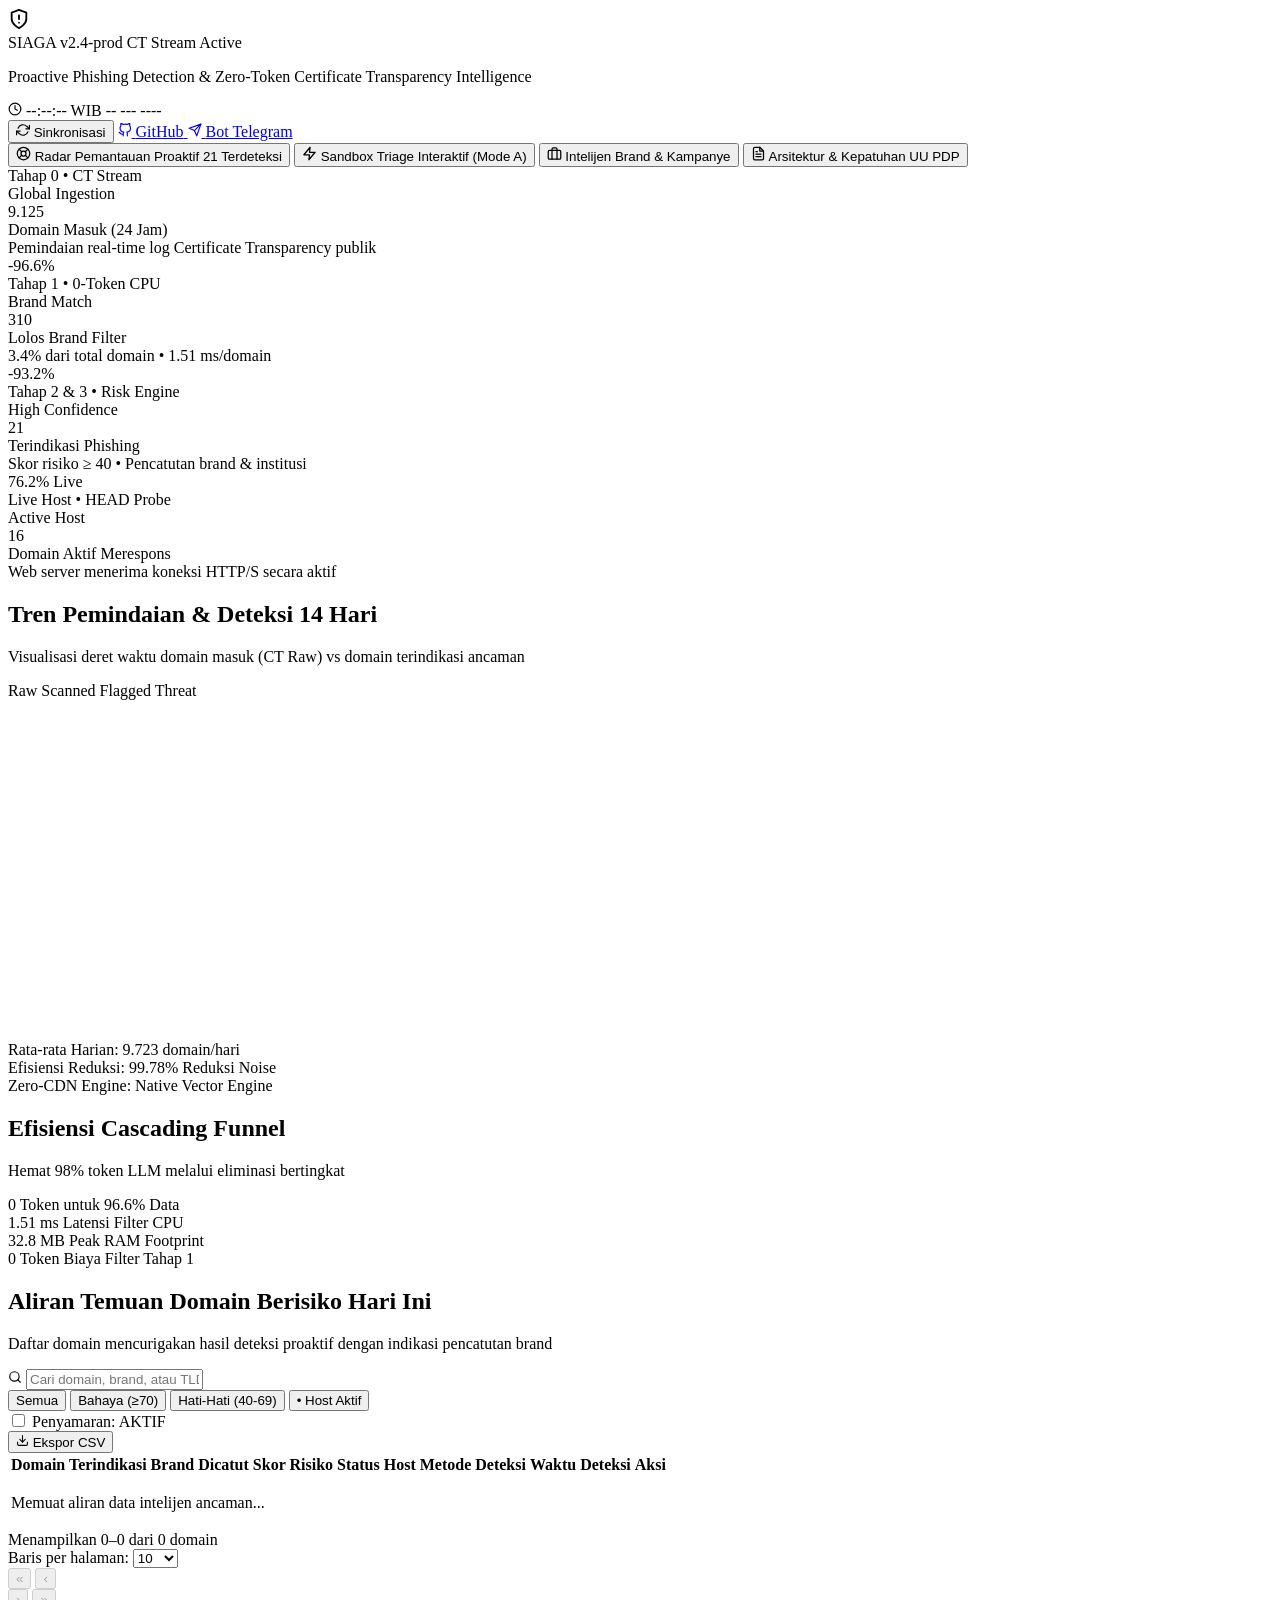
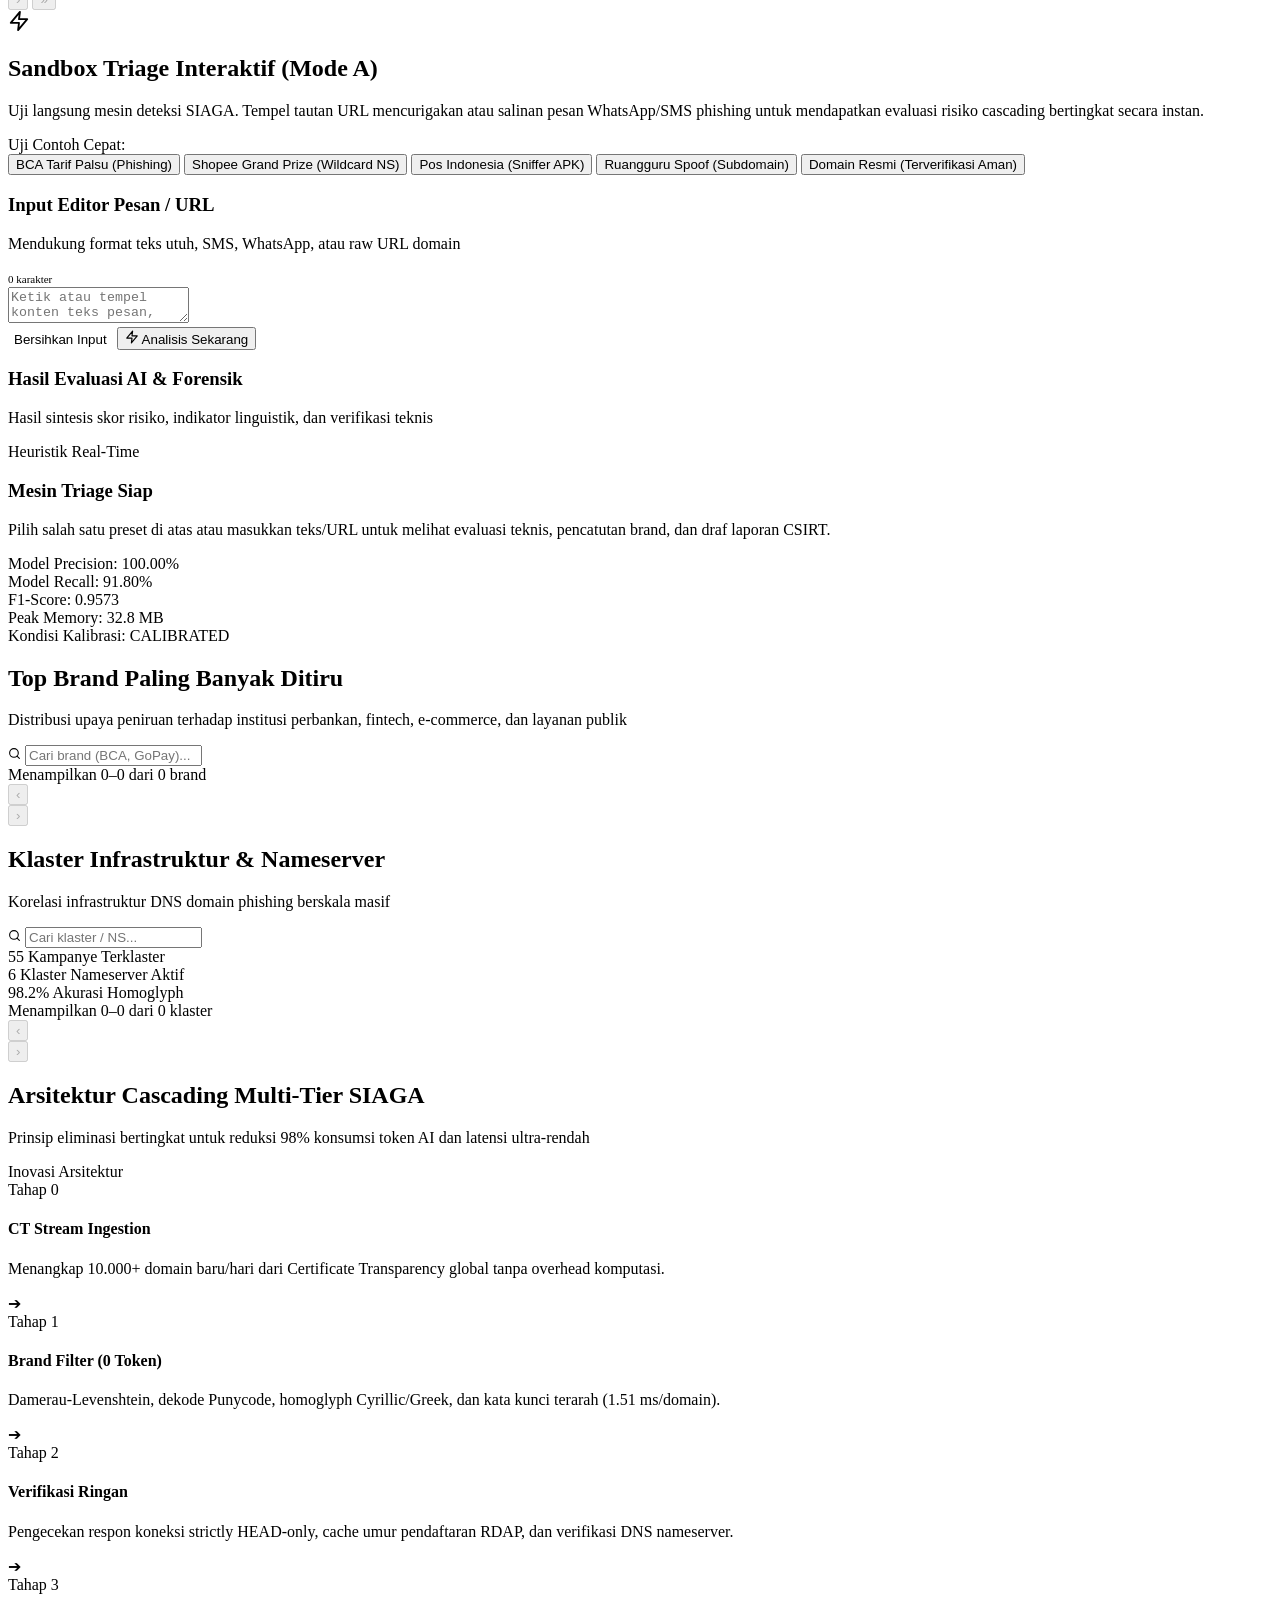
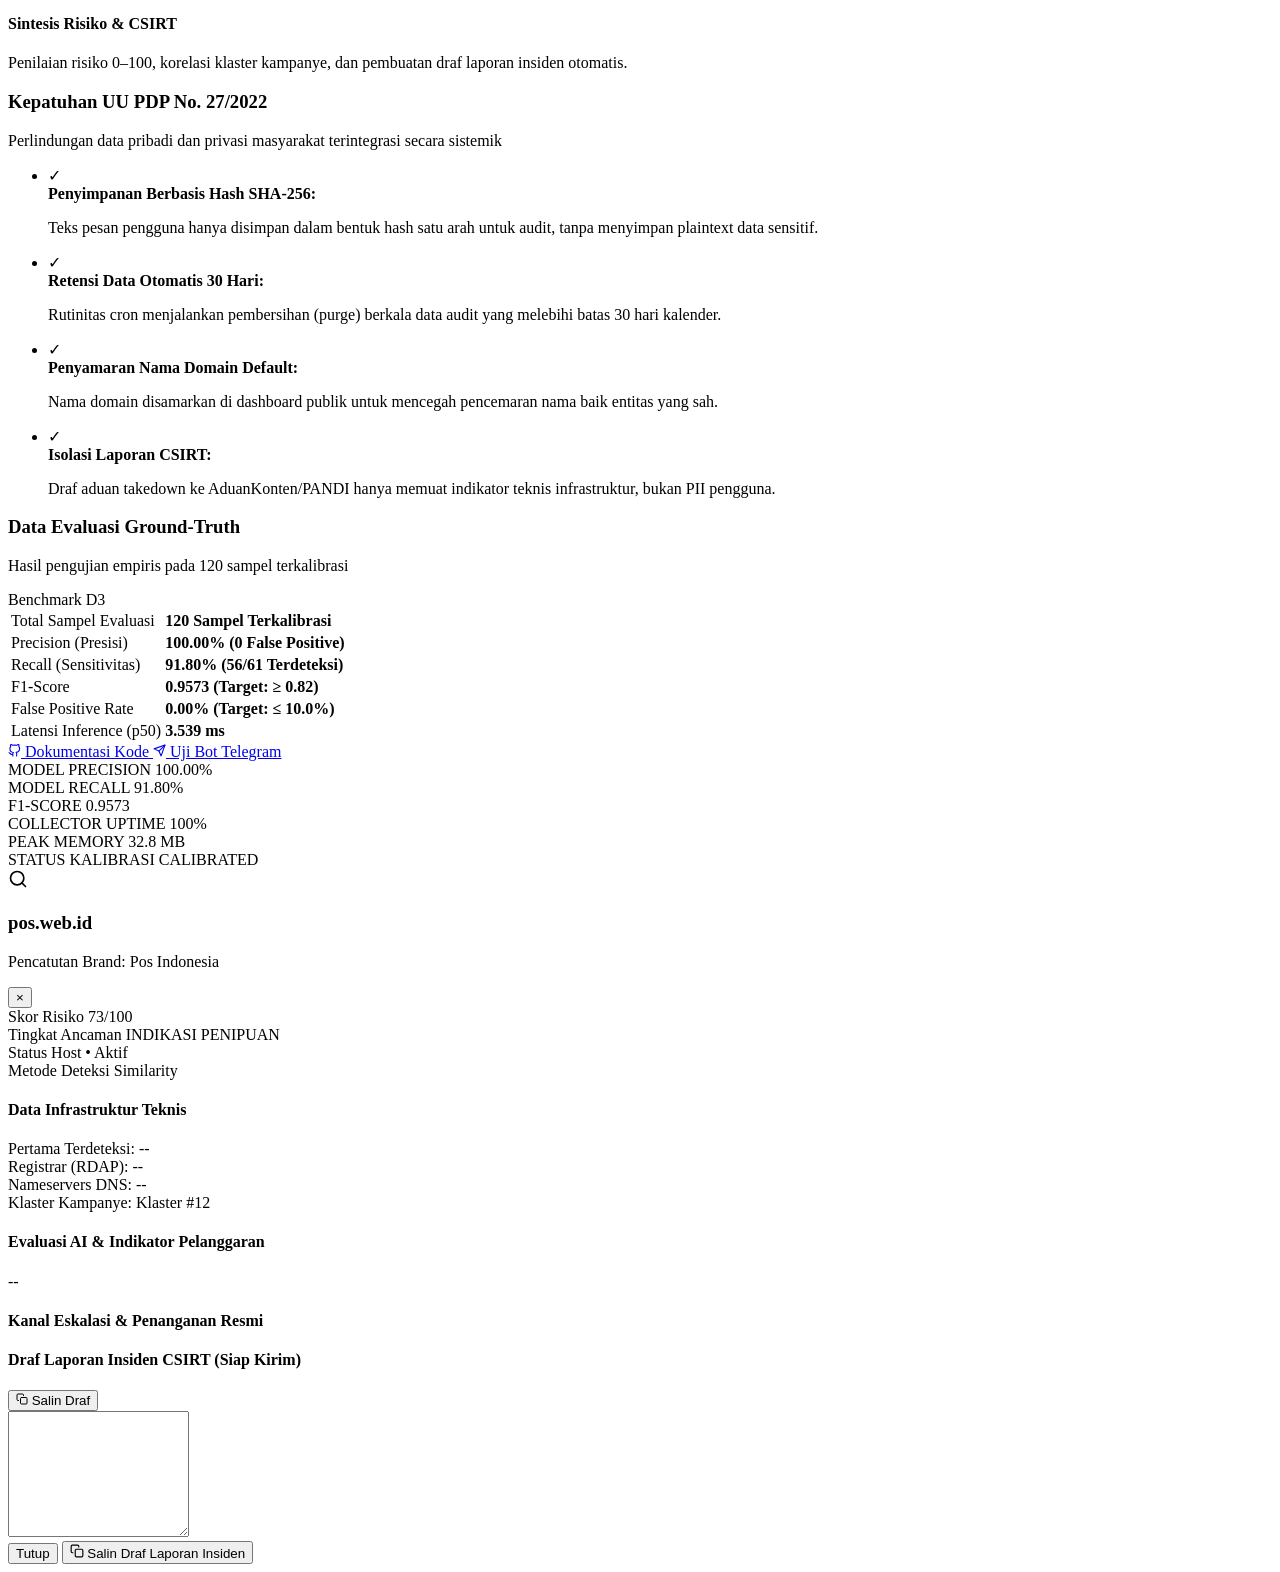
==== dashboard/static/index.html @ 3308d355 "feat(ui): add comprehensive pagination and search bars to threat table, brands, and campaign cluster" ====
<!DOCTYPE html>
<html lang="id">
<head>
  <meta charset="UTF-8">
  <meta name="viewport" content="width=device-width, initial-scale=1.0">
  <title>SIAGA — Threat Intelligence &amp; Proactive Phishing Detection Platform</title>
  <link rel="stylesheet" href="/static/style.css">
</head>
<body>
  <div class="app-layout">
    <!-- Top Navigation & Command Bar -->
    <header class="app-header">
      <div class="header-left">
        <div class="brand-badge">
          <div class="brand-icon">
            <svg viewBox="0 0 24 24" width="22" height="22" stroke="currentColor" stroke-width="2" fill="none" stroke-linecap="round" stroke-linejoin="round">
              <path d="M12 22s8-4 8-10V5l-8-3-8 3v7c0 6 8 10 8 10z"/>
              <path d="M12 8v4"/>
              <path d="M12 16h.01"/>
            </svg>
          </div>
          <div class="brand-text-col">
            <div class="brand-title-wrap">
              <span class="brand-name">SIAGA</span>
              <span class="brand-version">v2.4-prod</span>
              <span class="status-indicator-pill online">
                <span class="indicator-dot"></span>
                <span id="systemStatusLabel">CT Stream Active</span>
              </span>
            </div>
            <p class="brand-tagline">Proactive Phishing Detection &amp; Zero-Token Certificate Transparency Intelligence</p>
          </div>
        </div>
      </div>

      <div class="header-right">
        <div class="clock-widget">
          <svg viewBox="0 0 24 24" width="14" height="14" stroke="currentColor" stroke-width="2" fill="none" stroke-linecap="round" stroke-linejoin="round">
            <circle cx="12" cy="12" r="10"/>
            <polyline points="12 6 12 12 16 14"/>
          </svg>
          <span id="liveClockWib" class="clock-time">--:--:-- WIB</span>
          <span id="headerDate" class="clock-date">-- --- ----</span>
        </div>

        <div class="quick-nav-actions">
          <button id="refreshBtn" class="action-btn" title="Refresh data (Auto-polls every 30s)">
            <svg class="btn-icon" viewBox="0 0 24 24" width="14" height="14" stroke="currentColor" stroke-width="2" fill="none" stroke-linecap="round" stroke-linejoin="round">
              <polyline points="23 4 23 10 17 10"/>
              <polyline points="1 20 1 14 7 14"/>
              <path d="M3.51 9a9 9 0 0 1 14.85-3.36L23 10M1 14l4.64 4.36A9 9 0 0 0 20.49 15"/>
            </svg>
            <span>Sinkronisasi</span>
          </button>

          <a href="//github.com/mocharil/siaga" target="_blank" rel="noopener noreferrer" class="action-btn" title="GitHub Repository">
            <svg class="btn-icon" viewBox="0 0 24 24" width="14" height="14" stroke="currentColor" stroke-width="2" fill="none" stroke-linecap="round" stroke-linejoin="round">
              <path d="M9 19c-5 1.5-5-2.5-7-3m14 6v-3.87a3.37 3.37 0 0 0-.94-2.61c3.14-.35 6.44-1.54 6.44-7A5.44 5.44 0 0 0 20 4.77 5.07 5.07 0 0 0 19.91 1S18.73.65 16 2.48a13.38 13.38 0 0 0-7 0C6.27.65 5.09 1 5.09 1A5.07 5.07 0 0 0 5 4.77a5.44 5.44 0 0 0-1.5 3.78c0 5.42 3.3 6.61 6.44 7A3.37 3.37 0 0 0 9 18.13V22"/>
            </svg>
              <span>GitHub</span>
          </a>

          <a href="//t.me/siaga_ai_bot" target="_blank" rel="noopener noreferrer" class="action-btn action-btn-primary" title="Telegram Bot">
            <svg class="btn-icon" viewBox="0 0 24 24" width="14" height="14" stroke="currentColor" stroke-width="2" fill="none" stroke-linecap="round" stroke-linejoin="round">
              <line x1="22" y1="2" x2="11" y2="13"/>
              <polygon points="22 2 15 22 11 13 2 9 22 2"/>
            </svg>
            <span>Bot Telegram</span>
          </a>
        </div>
      </div>
    </header>

    <!-- Navigation Tabs -->
    <nav class="nav-segment-bar">
      <button class="nav-segment active" data-tab="tab-monitoring">
        <svg class="tab-icon" viewBox="0 0 24 24" width="15" height="15" stroke="currentColor" stroke-width="2" fill="none" stroke-linecap="round" stroke-linejoin="round">
          <circle cx="12" cy="12" r="10"/>
          <path d="m4.93 4.93 4.24 4.24"/>
          <path d="m14.83 9.17 4.24-4.24"/>
          <path d="m14.83 14.83 4.24 4.24"/>
          <path d="m9.17 14.83-4.24 4.24"/>
          <circle cx="12" cy="12" r="4"/>
        </svg>
        <span>Radar Pemantauan Proaktif</span>
        <span class="tab-badge" id="tabThreatBadge">21 Terdeteksi</span>
      </button>

      <button class="nav-segment" data-tab="tab-sandbox">
        <svg class="tab-icon" viewBox="0 0 24 24" width="15" height="15" stroke="currentColor" stroke-width="2" fill="none" stroke-linecap="round" stroke-linejoin="round">
          <polygon points="13 2 3 14 12 14 11 22 21 10 12 10 13 2"/>
        </svg>
        <span>Sandbox Triage Interaktif (Mode A)</span>
      </button>

      <button class="nav-segment" data-tab="tab-campaigns">
        <svg class="tab-icon" viewBox="0 0 24 24" width="15" height="15" stroke="currentColor" stroke-width="2" fill="none" stroke-linecap="round" stroke-linejoin="round">
          <rect x="2" y="7" width="20" height="14" rx="2" ry="2"/>
          <path d="M16 21V5a2 2 0 0 0-2-2h-4a2 2 0 0 0-2 2v16"/>
        </svg>
        <span>Intelijen Brand &amp; Kampanye</span>
      </button>

      <button class="nav-segment" data-tab="tab-docs">
        <svg class="tab-icon" viewBox="0 0 24 24" width="15" height="15" stroke="currentColor" stroke-width="2" fill="none" stroke-linecap="round" stroke-linejoin="round">
          <path d="M14 2H6a2 2 0 0 0-2 2v16a2 2 0 0 0 2 2h12a2 2 0 0 0 2-2V8z"/>
          <polyline points="14 2 14 8 20 8"/>
          <line x1="16" y1="13" x2="8" y2="13"/>
          <line x1="16" y1="17" x2="8" y2="17"/>
          <polyline points="10 9 9 9 8 9"/>
        </svg>
        <span>Arsitektur &amp; Kepatuhan UU PDP</span>
      </button>
    </nav>

    <!-- =====================================================================
         TAB 1: PROACTIVE THREAT RADAR
         ===================================================================== -->
    <main id="tab-monitoring" class="tab-pane active">
      <!-- 4-Stage KPI Funnel Cards -->
      <section class="funnel-kpi-grid">
        <!-- Stage 0 -->
        <div class="kpi-card accent-blue">
          <div class="kpi-header">
            <div class="kpi-stage-chip">Tahap 0 &bull; CT Stream</div>
            <span class="kpi-tag">Global Ingestion</span>
          </div>
          <div class="kpi-metric-wrap">
            <span class="kpi-value" id="scannedCount">9.125</span>
          </div>
          <div class="kpi-label">Domain Masuk (24 Jam)</div>
          <div class="kpi-caption">Pemindaian real-time log Certificate Transparency publik</div>
        </div>

        <div class="funnel-flow-indicator">
          <div class="flow-line"></div>
          <span class="flow-rate-badge">-96.6%</span>
        </div>

        <!-- Stage 1 -->
        <div class="kpi-card accent-amber">
          <div class="kpi-header">
            <div class="kpi-stage-chip">Tahap 1 &bull; 0-Token CPU</div>
            <span class="kpi-tag tag-warning">Brand Match</span>
          </div>
          <div class="kpi-metric-wrap">
            <span class="kpi-value" id="tahap1Count">310</span>
          </div>
          <div class="kpi-label">Lolos Brand Filter</div>
          <div class="kpi-caption" id="tahap1Ratio">3.4% dari total domain &bull; 1.51 ms/domain</div>
        </div>

        <div class="funnel-flow-indicator">
          <div class="flow-line"></div>
          <span class="flow-rate-badge">-93.2%</span>
        </div>

        <!-- Stage 2 & 3 -->
        <div class="kpi-card accent-rose">
          <div class="kpi-header">
            <div class="kpi-stage-chip">Tahap 2 &amp; 3 &bull; Risk Engine</div>
            <span class="kpi-tag tag-danger">High Confidence</span>
          </div>
          <div class="kpi-metric-wrap">
            <span class="kpi-value" id="flaggedCount">21</span>
          </div>
          <div class="kpi-label">Terindikasi Phishing</div>
          <div class="kpi-caption">Skor risiko &ge; 40 &bull; Pencatutan brand &amp; institusi</div>
        </div>

        <div class="funnel-flow-indicator">
          <div class="flow-line"></div>
          <span class="flow-rate-badge">76.2% Live</span>
        </div>

        <!-- Live Host -->
        <div class="kpi-card accent-emerald">
          <div class="kpi-header">
            <div class="kpi-stage-chip">Live Host &bull; HEAD Probe</div>
            <span class="kpi-tag tag-success">Active Host</span>
          </div>
          <div class="kpi-metric-wrap">
            <span class="kpi-value" id="liveCount">16</span>
          </div>
          <div class="kpi-label">Domain Aktif Merespons</div>
          <div class="kpi-caption">Web server menerima koneksi HTTP/S secara aktif</div>
        </div>
      </section>

      <!-- Analytics Row: Trend & Funnel Efficiency -->
      <section class="analytics-row">
        <!-- 14-Day Threat Trend Chart -->
        <div class="panel-card flex-2">
          <div class="panel-header">
            <div class="panel-title-group">
              <h2 class="panel-title">Tren Pemindaian &amp; Deteksi 14 Hari</h2>
              <p class="panel-subtitle">Visualisasi deret waktu domain masuk (CT Raw) vs domain terindikasi ancaman</p>
            </div>
            <div class="chart-legend-top">
              <span class="legend-item"><span class="legend-dot dot-blue"></span> Raw Scanned</span>
              <span class="legend-item"><span class="legend-dot dot-rose"></span> Flagged Threat</span>
            </div>
          </div>

          <div class="chart-container">
            <div id="chartTooltip" class="chart-tooltip"></div>
            <svg id="trendSvg" viewBox="0 0 600 160" preserveAspectRatio="none"></svg>
          </div>

          <div class="panel-footer-stat">
            <div class="footer-stat-item">
              <span class="f-stat-label">Rata-rata Harian:</span>
              <span class="f-stat-val">9.723 domain/hari</span>
            </div>
            <div class="footer-stat-item">
              <span class="f-stat-label">Efisiensi Reduksi:</span>
              <span class="f-stat-val text-emerald">99.78% Reduksi Noise</span>
            </div>
            <div class="footer-stat-item">
              <span class="f-stat-label">Zero-CDN Engine:</span>
              <span class="f-stat-val font-mono">Native Vector Engine</span>
            </div>
          </div>
        </div>

        <!-- Funnel Efficiency Breakdown -->
        <div class="panel-card flex-1">
          <div class="panel-header">
            <div class="panel-title-group">
              <h2 class="panel-title">Efisiensi Cascading Funnel</h2>
              <p class="panel-subtitle">Hemat 98% token LLM melalui eliminasi bertingkat</p>
            </div>
            <span class="status-pill status-pill-cyan">0 Token untuk 96.6% Data</span>
          </div>

          <div id="funnelBarsContainer" class="funnel-progress-list">
            <!-- Populated dynamically via app.js -->
          </div>

          <div class="funnel-benchmark-stats">
            <div class="bench-stat-box">
              <span class="bench-stat-num text-emerald">1.51 ms</span>
              <span class="bench-stat-desc">Latensi Filter CPU</span>
            </div>
            <div class="bench-stat-divider"></div>
            <div class="bench-stat-box">
              <span class="bench-stat-num text-blue">32.8 MB</span>
              <span class="bench-stat-desc">Peak RAM Footprint</span>
            </div>
            <div class="bench-stat-divider"></div>
            <div class="bench-stat-box">
              <span class="bench-stat-num text-amber">0 Token</span>
              <span class="bench-stat-desc">Biaya Filter Tahap 1</span>
            </div>
          </div>
        </div>
      </section>

      <!-- Priority Threat Stream Table -->
      <section class="panel-card">
        <div class="panel-header table-header-flex">
          <div class="panel-title-group">
            <h2 class="panel-title">Aliran Temuan Domain Berisiko Hari Ini</h2>
            <p class="panel-subtitle">Daftar domain mencurigakan hasil deteksi proaktif dengan indikasi pencatutan brand</p>
          </div>

          <div class="table-control-bar">
            <!-- Search input -->
            <div class="search-input-group">
              <svg class="search-icon" viewBox="0 0 24 24" width="14" height="14" stroke="currentColor" stroke-width="2" fill="none" stroke-linecap="round" stroke-linejoin="round">
                <circle cx="11" cy="11" r="8"/>
                <line x1="21" y1="21" x2="16.65" y2="16.65"/>
              </svg>
              <input type="text" id="domainSearchInput" placeholder="Cari domain, brand, atau TLD...">
              <button id="clearSearchBtn" class="clear-search-btn" style="display:none;">&times;</button>
            </div>

            <!-- Severity Pills -->
            <div class="filter-pill-group">
              <button class="filter-pill active" data-filter="all">Semua</button>
              <button class="filter-pill" data-filter="high">Bahaya (&ge;70)</button>
              <button class="filter-pill" data-filter="caution">Hati-Hati (40-69)</button>
              <button class="filter-pill" data-filter="live">&bull; Host Aktif</button>
            </div>

            <!-- Unmask Switch (UU PDP) -->
            <div class="unmask-switch-wrap" title="Sesuai UU PDP No. 27/2022, domain disamarkan secara default untuk melindungi privasi">
              <label class="toggle-switch">
                <input type="checkbox" id="unmaskToggle">
                <span class="toggle-slider"></span>
              </label>
              <span class="toggle-label" id="toggleLabel">Penyamaran: AKTIF</span>
            </div>

            <!-- Export CSV -->
            <button id="exportCsvBtn" class="action-btn" title="Unduh data temuan CSV">
              <svg class="btn-icon" viewBox="0 0 24 24" width="13" height="13" stroke="currentColor" stroke-width="2" fill="none" stroke-linecap="round" stroke-linejoin="round">
                <path d="M21 15v4a2 2 0 0 1-2 2H5a2 2 0 0 1-2-2v-4"/>
                <polyline points="7 10 12 15 17 10"/>
                <line x1="12" y1="15" x2="12" y2="3"/>
              </svg>
              <span>Ekspor CSV</span>
            </button>
          </div>
        </div>

        <div class="table-responsive-wrapper">
          <table class="threat-data-table">
            <thead>
              <tr>
                <th>Domain Terindikasi</th>
                <th>Brand Dicatut</th>
                <th>Skor Risiko</th>
                <th>Status Host</th>
                <th>Metode Deteksi</th>
                <th>Waktu Deteksi</th>
                <th class="th-actions">Aksi</th>
              </tr>
            </thead>
            <tbody id="findingsTableBody">
              <tr>
                <td colspan="7" class="table-state-row">
                  <div class="table-loading-spinner"></div>
                  <p>Memuat aliran data intelijen ancaman...</p>
                </td>
              </tr>
            </tbody>
          </table>
        </div>

        <!-- Table Pagination Footer -->
        <div class="table-pagination-footer" id="tablePaginationFooter">
          <div class="pagination-left">
            <span class="pagination-info" id="tablePaginationInfo">Menampilkan 0–0 dari 0 domain</span>
            <div class="page-size-wrap">
              <label for="pageSizeSelect">Baris per halaman:</label>
              <select id="pageSizeSelect" class="pagination-select">
                <option value="10" selected>10</option>
                <option value="25">25</option>
                <option value="50">50</option>
                <option value="100">100</option>
              </select>
            </div>
          </div>

          <div class="pagination-right">
            <button id="pagFirstBtn" class="pag-btn" title="Halaman Pertama" disabled>&laquo;</button>
            <button id="pagPrevBtn" class="pag-btn" title="Halaman Sebelumnya" disabled>&lsaquo;</button>
            <div class="pag-numbers-list" id="pagNumbersList">
              <!-- Dynamically populated page buttons -->
            </div>
            <button id="pagNextBtn" class="pag-btn" title="Halaman Berikutnya" disabled>&rsaquo;</button>
            <button id="pagLastBtn" class="pag-btn" title="Halaman Terakhir" disabled>&raquo;</button>
          </div>
        </div>
      </section>
    </main>

    <!-- =====================================================================
         TAB 2: INTERACTIVE TRIAGE SANDBOX (MODE A)
         ===================================================================== -->
    <main id="tab-sandbox" class="tab-pane">
      <div class="sandbox-layout">
        <!-- Preset Header Card -->
        <div class="panel-card sandbox-intro-card">
          <div class="sandbox-intro-head">
            <div class="intro-icon">
              <svg viewBox="0 0 24 24" width="22" height="22" stroke="currentColor" stroke-width="2" fill="none" stroke-linecap="round" stroke-linejoin="round">
                <polygon points="13 2 3 14 12 14 11 22 21 10 12 10 13 2"/>
              </svg>
            </div>
            <div>
              <h2 class="panel-title">Sandbox Triage Interaktif (Mode A)</h2>
              <p class="panel-subtitle">Uji langsung mesin deteksi SIAGA. Tempel tautan URL mencurigakan atau salinan pesan WhatsApp/SMS phishing untuk mendapatkan evaluasi risiko cascading bertingkat secara instan.</p>
            </div>
          </div>

          <div class="sample-chips-row">
            <span class="sample-label">Uji Contoh Cepat:</span>
            <div class="chips-container">
              <button class="sample-preset-chip" data-sample="Halo Nasabah BCA, ada penyesuaian tarif transfer antar bank bulanan menjadi Rp 150.000. Untuk tetap memakai tarif lama Rp 6.500 silakan konfirmasi di bca-tarifpenyesuaian.online">
                <span class="chip-dot dot-rose"></span>
                <span>BCA Tarif Palsu (Phishing)</span>
              </button>
              <button class="sample-preset-chip" data-sample="Selamat! Nomor Anda terpilih memenangkan Grand Prize Shopee 150 Juta. Segera klaim voucher hadiah di c-shopee.co.id.sea-sw.swiftserve.com.rmw.bumiayuvpn.web.id">
                <span class="chip-dot dot-rose"></span>
                <span>Shopee Grand Prize (Wildcard NS)</span>
              </button>
              <button class="sample-preset-chip" data-sample="Paket Pos Indonesia tertahan karena alamat tidak lengkap. Unduh resi konfirmasi Surat_Tagihan_Pos.apk di pos-paket-lacak.top">
                <span class="chip-dot dot-rose"></span>
                <span>Pos Indonesia (Sniffer APK)</span>
              </button>
              <button class="sample-preset-chip" data-sample="Pengumuman beasiswa belajar gratis Ruangguru semester baru. Akses modul pendaftaran di ruangguru-beasiswa.web.id">
                <span class="chip-dot dot-amber"></span>
                <span>Ruangguru Spoof (Subdomain)</span>
              </button>
              <button class="sample-preset-chip" data-sample="Informasi mutasi rekening dan layanan resmi nasabah Bank Mandiri di www.bankmandiri.co.id">
                <span class="chip-dot dot-emerald"></span>
                <span>Domain Resmi (Terverifikasi Aman)</span>
              </button>
            </div>
          </div>
        </div>

        <!-- Two-Column Workspace -->
        <div class="sandbox-split-grid">
          <!-- Input Editor Column -->
          <div class="panel-card sandbox-input-column">
            <div class="panel-header">
              <div class="panel-title-group">
                <h3 class="panel-title">Input Editor Pesan / URL</h3>
                <p class="panel-subtitle">Mendukung format teks utuh, SMS, WhatsApp, atau raw URL domain</p>
              </div>
              <span id="sandboxCharCount" class="font-mono text-muted" style="font-size:11px;">0 karakter</span>
            </div>

            <div class="editor-textarea-wrapper">
              <textarea id="sandboxInput" placeholder="Ketik atau tempel konten teks pesan, link SMS, atau URL di sini... Contoh: 'BCA verifikasi tarif di bca-online.xyz'"></textarea>
            </div>

            <div class="editor-footer-actions">
              <button id="clearSandboxBtn" class="action-btn" style="background:transparent;border:none;color:var(--text-muted);">
                <span>Bersihkan Input</span>
              </button>
              <button id="runAnalyzeBtn" class="action-btn btn-primary">
                <svg class="btn-icon" viewBox="0 0 24 24" width="14" height="14" stroke="currentColor" stroke-width="2" fill="none" stroke-linecap="round" stroke-linejoin="round">
                  <polygon points="13 2 3 14 12 14 11 22 21 10 12 10 13 2"/>
                </svg>
                <span>Analisis Sekarang</span>
              </button>
            </div>
          </div>

          <!-- Analysis Results Console Column -->
          <div class="panel-card sandbox-result-column" id="sandboxResultPanel">
            <div class="panel-header">
              <div class="panel-title-group">
                <h3 class="panel-title">Hasil Evaluasi AI &amp; Forensik</h3>
                <p class="panel-subtitle">Hasil sintesis skor risiko, indikator linguistik, dan verifikasi teknis</p>
              </div>
              <span class="status-pill status-pill-cyan">Heuristik Real-Time</span>
            </div>

            <!-- Empty State / Radar Pulse -->
            <div id="resultPlaceholder" class="result-empty-state">
              <div class="radar-pulse-ring"></div>
              <h3>Mesin Triage Siap</h3>
              <p>Pilih salah satu preset di atas atau masukkan teks/URL untuk melihat evaluasi teknis, pencatutan brand, dan draf laporan CSIRT.</p>
            </div>

            <!-- Dynamic Result Card -->
            <div id="resultContent" class="result-content-wrap" style="display:none;">
              <!-- Score Gauge & Tier -->
              <div class="verdict-summary-card">
                <div class="verdict-score-side">
                  <div class="score-dial">
                    <span id="resultScore" class="score-big-num">0</span>
                    <span class="score-out-of">/100</span>
                  </div>
                  <div>
                    <span id="resultLevelBadge" class="verdict-status-badge">AMAN</span>
                    <div class="verdict-latency">Waktu Pemrosesan: <strong id="resultLatency">4 ms</strong></div>
                  </div>
                </div>
              </div>

              <!-- Primary Reasoning Bullets -->
              <div class="evidence-box">
                <h4 class="evidence-title">Indikator Bukti Utama:</h4>
                <ul id="resultReasonsList" class="evidence-bullet-list">
                  <!-- Populated via JS -->
                </ul>
              </div>

              <!-- Signal Points Breakdown -->
              <div class="signal-breakdown-box">
                <h4 class="signal-breakdown-title">Rincian Akumulasi Skor Risiko:</h4>
                <div id="resultBreakdownItems" class="signal-breakdown-list">
                  <!-- Populated via JS -->
                </div>
              </div>

              <!-- Recommendation Card -->
              <div class="advice-box">
                <div class="advice-head">
                  <svg viewBox="0 0 24 24" width="16" height="16" stroke="currentColor" stroke-width="2" fill="none" stroke-linecap="round" stroke-linejoin="round">
                    <path d="M12 22s8-4 8-10V5l-8-3-8 3v7c0 6 8 10 8 10z"/>
                  </svg>
                  <strong>Rekomendasi Tindakan Cepat:</strong>
                </div>
                <p id="resultRecomText" class="advice-text"></p>
              </div>
            </div>
          </div>
        </div>

        <!-- Evaluation Performance Footer -->
        <div class="panel-card eval-benchmark-bar">
          <div class="eval-stat-item">
            <span class="eval-stat-lbl">Model Precision:</span>
            <span class="eval-stat-val text-emerald" id="metricPrecision">100.00%</span>
          </div>
          <div class="eval-stat-divider"></div>
          <div class="eval-stat-item">
            <span class="eval-stat-lbl">Model Recall:</span>
            <span class="eval-stat-val text-blue" id="metricRecall">91.80%</span>
          </div>
          <div class="eval-stat-divider"></div>
          <div class="eval-stat-item">
            <span class="eval-stat-lbl">F1-Score:</span>
            <span class="eval-stat-val text-emerald" id="metricF1">0.9573</span>
          </div>
          <div class="eval-stat-divider"></div>
          <div class="eval-stat-item">
            <span class="eval-stat-lbl">Peak Memory:</span>
            <span class="eval-stat-val font-mono" id="metricRam">32.8 MB</span>
          </div>
          <div class="eval-stat-divider"></div>
          <div class="eval-stat-item">
            <span class="eval-stat-lbl">Kondisi Kalibrasi:</span>
            <span class="status-pill status-pill-emerald">CALIBRATED</span>
          </div>
        </div>
      </div>
    </main>

    <!-- =====================================================================
         TAB 3: BRAND & CAMPAIGN INTELLIGENCE
         ===================================================================== -->
    <main id="tab-campaigns" class="tab-pane">
      <div class="intelligence-grid">
        <!-- Top Targeted Brands -->
        <div class="panel-card">
          <div class="panel-header brand-panel-header">
            <div class="panel-title-group">
              <h2 class="panel-title">Top Brand Paling Banyak Ditiru</h2>
              <p class="panel-subtitle">Distribusi upaya peniruan terhadap institusi perbankan, fintech, e-commerce, dan layanan publik</p>
            </div>
            <!-- Search input for Brand list -->
            <div class="search-input-group brand-search-group">
              <svg class="search-icon" viewBox="0 0 24 24" width="13" height="13" stroke="currentColor" stroke-width="2" fill="none" stroke-linecap="round" stroke-linejoin="round">
                <circle cx="11" cy="11" r="8"/>
                <line x1="21" y1="21" x2="16.65" y2="16.65"/>
              </svg>
              <input type="text" id="brandSearchInput" placeholder="Cari brand (BCA, GoPay)...">
              <button id="clearBrandSearchBtn" class="clear-search-btn" style="display:none;">&times;</button>
            </div>
          </div>

          <div id="brandsListContainer" class="brand-frequency-list">
            <!-- Dynamically populated via JS -->
          </div>

          <!-- Brand Pagination Controls -->
          <div class="list-pagination-footer" id="brandPaginationFooter">
            <span class="pagination-info" id="brandPaginationInfo">Menampilkan 0–0 dari 0 brand</span>
            <div class="pagination-right">
              <button id="brandPrevBtn" class="pag-btn" title="Halaman Sebelumnya" disabled>&lsaquo;</button>
              <div class="pag-numbers-list" id="brandPagNumbersList"></div>
              <button id="brandNextBtn" class="pag-btn" title="Halaman Berikutnya" disabled>&rsaquo;</button>
            </div>
          </div>
        </div>

        <!-- Infrastructure Clusters & DNS Matrix -->
        <div class="panel-card">
          <div class="panel-header cluster-panel-header">
            <div class="panel-title-group">
              <h2 class="panel-title">Klaster Infrastruktur &amp; Nameserver</h2>
              <p class="panel-subtitle">Korelasi infrastruktur DNS domain phishing berskala masif</p>
            </div>
            <!-- Search input for Cluster list -->
            <div class="search-input-group cluster-search-group">
              <svg class="search-icon" viewBox="0 0 24 24" width="13" height="13" stroke="currentColor" stroke-width="2" fill="none" stroke-linecap="round" stroke-linejoin="round">
                <circle cx="11" cy="11" r="8"/>
                <line x1="21" y1="21" x2="16.65" y2="16.65"/>
              </svg>
              <input type="text" id="clusterSearchInput" placeholder="Cari klaster / NS...">
              <button id="clearClusterSearchBtn" class="clear-search-btn" style="display:none;">&times;</button>
            </div>
          </div>

          <div class="network-cluster-stats">
            <div class="cluster-metric-card">
              <span class="cluster-metric-val text-blue" id="clusterTotalCount">55</span>
              <span class="cluster-metric-lbl">Kampanye Terklaster</span>
            </div>
            <div class="cluster-metric-card">
              <span class="cluster-metric-val text-amber" id="clusterNsCount">6</span>
              <span class="cluster-metric-lbl">Klaster Nameserver Aktif</span>
            </div>
            <div class="cluster-metric-card">
              <span class="cluster-metric-val text-emerald">98.2%</span>
              <span class="cluster-metric-lbl">Akurasi Homoglyph</span>
            </div>
          </div>

          <div class="cluster-cards-list" id="clusterCardsContainer">
            <!-- Populated via JS with filter & pagination -->
          </div>

          <!-- Cluster Pagination Controls -->
          <div class="list-pagination-footer" id="clusterPaginationFooter">
            <span class="pagination-info" id="clusterPaginationInfo">Menampilkan 0–0 dari 0 klaster</span>
            <div class="pagination-right">
              <button id="clusterPrevBtn" class="pag-btn" title="Halaman Sebelumnya" disabled>&lsaquo;</button>
              <div class="pag-numbers-list" id="clusterPagNumbersList"></div>
              <button id="clusterNextBtn" class="pag-btn" title="Halaman Berikutnya" disabled>&rsaquo;</button>
            </div>
          </div>
        </div>
      </div>
    </main>

    <!-- =====================================================================
         TAB 4: ARCHITECTURE & UU PDP PRIVACY COMPLIANCE
         ===================================================================== -->
    <main id="tab-docs" class="tab-pane">
      <div class="compliance-layout">
        <!-- Multi-Tier Architecture Diagram Card -->
        <div class="panel-card">
          <div class="panel-header">
            <div class="panel-title-group">
              <h2 class="panel-title">Arsitektur Cascading Multi-Tier SIAGA</h2>
              <p class="panel-subtitle">Prinsip eliminasi bertingkat untuk reduksi 98% konsumsi token AI dan latensi ultra-rendah</p>
            </div>
            <span class="status-pill status-pill-cyan">Inovasi Arsitektur</span>
          </div>

          <div class="architecture-flow-diagram">
            <div class="arch-node">
              <div class="arch-node-header">
                <span class="arch-step-badge">Tahap 0</span>
                <h4>CT Stream Ingestion</h4>
              </div>
              <p>Menangkap 10.000+ domain baru/hari dari Certificate Transparency global tanpa overhead komputasi.</p>
            </div>

            <div class="arch-flow-arrow">➔</div>

            <div class="arch-node">
              <div class="arch-node-header">
                <span class="arch-step-badge badge-amber">Tahap 1</span>
                <h4>Brand Filter (0 Token)</h4>
              </div>
              <p>Damerau-Levenshtein, dekode Punycode, homoglyph Cyrillic/Greek, dan kata kunci terarah (1.51 ms/domain).</p>
            </div>

            <div class="arch-flow-arrow">➔</div>

            <div class="arch-node">
              <div class="arch-node-header">
                <span class="arch-step-badge badge-blue">Tahap 2</span>
                <h4>Verifikasi Ringan</h4>
              </div>
              <p>Pengecekan respon koneksi strictly HEAD-only, cache umur pendaftaran RDAP, dan verifikasi DNS nameserver.</p>
            </div>

            <div class="arch-flow-arrow">➔</div>

            <div class="arch-node">
              <div class="arch-node-header">
                <span class="arch-step-badge badge-rose">Tahap 3</span>
                <h4>Sintesis Risiko &amp; CSIRT</h4>
              </div>
              <p>Penilaian risiko 0–100, korelasi klaster kampanye, dan pembuatan draf laporan insiden otomatis.</p>
            </div>
          </div>
        </div>

        <!-- Privacy & Ground-Truth Evaluation Grid -->
        <div class="compliance-sub-grid">
          <!-- UU PDP Privacy Checklist -->
          <div class="panel-card">
            <div class="panel-header">
              <div class="panel-title-group">
                <h3 class="panel-title">Kepatuhan UU PDP No. 27/2022</h3>
                <p class="panel-subtitle">Perlindungan data pribadi dan privasi masyarakat terintegrasi secara sistemik</p>
              </div>
            </div>

            <ul class="pdp-points-list">
              <li class="pdp-point-item">
                <div class="pdp-check-badge">&#10003;</div>
                <div>
                  <strong>Penyimpanan Berbasis Hash SHA-256:</strong>
                  <p>Teks pesan pengguna hanya disimpan dalam bentuk hash satu arah untuk audit, tanpa menyimpan plaintext data sensitif.</p>
                </div>
              </li>
              <li class="pdp-point-item">
                <div class="pdp-check-badge">&#10003;</div>
                <div>
                  <strong>Retensi Data Otomatis 30 Hari:</strong>
                  <p>Rutinitas cron menjalankan pembersihan (purge) berkala data audit yang melebihi batas 30 hari kalender.</p>
                </div>
              </li>
              <li class="pdp-point-item">
                <div class="pdp-check-badge">&#10003;</div>
                <div>
                  <strong>Penyamaran Nama Domain Default:</strong>
                  <p>Nama domain disamarkan di dashboard publik untuk mencegah pencemaran nama baik entitas yang sah.</p>
                </div>
              </li>
              <li class="pdp-point-item">
                <div class="pdp-check-badge">&#10003;</div>
                <div>
                  <strong>Isolasi Laporan CSIRT:</strong>
                  <p>Draf aduan takedown ke AduanKonten/PANDI hanya memuat indikator teknis infrastruktur, bukan PII pengguna.</p>
                </div>
              </li>
            </ul>
          </div>

          <!-- Ground-Truth Evaluation Benchmark -->
          <div class="panel-card">
            <div class="panel-header">
              <div class="panel-title-group">
                <h3 class="panel-title">Data Evaluasi Ground-Truth</h3>
                <p class="panel-subtitle">Hasil pengujian empiris pada 120 sampel terkalibrasi</p>
              </div>
              <span class="status-pill status-pill-cyan">Benchmark D3</span>
            </div>

            <table class="benchmark-data-table">
              <tbody>
                <tr>
                  <td>Total Sampel Evaluasi</td>
                  <td class="td-val"><strong>120 Sampel Terkalibrasi</strong></td>
                </tr>
                <tr>
                  <td>Precision (Presisi)</td>
                  <td class="td-val text-emerald"><strong>100.00% (0 False Positive)</strong></td>
                </tr>
                <tr>
                  <td>Recall (Sensitivitas)</td>
                  <td class="td-val text-blue"><strong>91.80% (56/61 Terdeteksi)</strong></td>
                </tr>
                <tr>
                  <td>F1-Score</td>
                  <td class="td-val text-emerald"><strong>0.9573 (Target: &ge; 0.82)</strong></td>
                </tr>
                <tr>
                  <td>False Positive Rate</td>
                  <td class="td-val text-emerald"><strong>0.00% (Target: &le; 10.0%)</strong></td>
                </tr>
                <tr>
                  <td>Latensi Inference (p50)</td>
                  <td class="td-val text-amber"><strong>3.539 ms</strong></td>
                </tr>
              </tbody>
            </table>

            <div class="benchmark-actions-row">
              <a href="//github.com/mocharil/siaga" target="_blank" rel="noopener noreferrer" class="action-btn">
                <svg class="btn-icon" viewBox="0 0 24 24" width="13" height="13" stroke="currentColor" stroke-width="2" fill="none" stroke-linecap="round" stroke-linejoin="round">
                  <path d="M9 19c-5 1.5-5-2.5-7-3m14 6v-3.87a3.37 3.37 0 0 0-.94-2.61c3.14-.35 6.44-1.54 6.44-7A5.44 5.44 0 0 0 20 4.77 5.07 5.07 0 0 0 19.91 1S18.73.65 16 2.48a13.38 13.38 0 0 0-7 0C6.27.65 5.09 1 5.09 1A5.07 5.07 0 0 0 5 4.77a5.44 5.44 0 0 0-1.5 3.78c0 5.42 3.3 6.61 6.44 7A3.37 3.37 0 0 0 9 18.13V22"/>
                </svg>
                <span>Dokumentasi Kode</span>
              </a>
              <a href="//t.me/siaga_ai_bot" target="_blank" rel="noopener noreferrer" class="action-btn action-btn-primary">
                <svg class="btn-icon" viewBox="0 0 24 24" width="13" height="13" stroke="currentColor" stroke-width="2" fill="none" stroke-linecap="round" stroke-linejoin="round">
                  <line x1="22" y1="2" x2="11" y2="13"/>
                  <polygon points="22 2 15 22 11 13 2 9 22 2"/>
                </svg>
                <span>Uji Bot Telegram</span>
              </a>
            </div>
          </div>
        </div>
      </div>
    </main>

    <!-- Bottom Metric Status Bar -->
    <footer class="app-footer-metrics">
      <div class="footer-kpi-item">
        <span class="foot-label">MODEL PRECISION</span>
        <span class="foot-val text-emerald" id="metricPrecision">100.00%</span>
      </div>
      <div class="foot-divider"></div>
      <div class="footer-kpi-item">
        <span class="foot-label">MODEL RECALL</span>
        <span class="foot-val text-blue" id="metricRecall">91.80%</span>
      </div>
      <div class="foot-divider"></div>
      <div class="footer-kpi-item">
        <span class="foot-label">F1-SCORE</span>
        <span class="foot-val text-emerald" id="metricF1">0.9573</span>
      </div>
      <div class="foot-divider"></div>
      <div class="footer-kpi-item">
        <span class="foot-label">COLLECTOR UPTIME</span>
        <span class="foot-val text-blue" id="metricUptime">100%</span>
      </div>
      <div class="foot-divider"></div>
      <div class="footer-kpi-item">
        <span class="foot-label">PEAK MEMORY</span>
        <span class="foot-val" id="metricRam">32.8 MB</span>
      </div>
      <div class="foot-divider"></div>
      <div class="footer-kpi-item">
        <span class="foot-label">STATUS KALIBRASI</span>
        <span class="foot-badge-calib" id="metricCalib">CALIBRATED</span>
      </div>
    </footer>
  </div>

  <!-- =====================================================================
       FORENSIC INSPECTION DRAWER & CSIRT REPORT MODAL
       ===================================================================== -->
  <div id="findingModal" class="modal-backdrop">
    <div class="modal-dialog-panel">
      <!-- Modal Header -->
      <div class="modal-panel-header">
        <div class="modal-header-info">
          <div class="modal-header-icon">
            <svg viewBox="0 0 24 24" width="20" height="20" stroke="currentColor" stroke-width="2" fill="none" stroke-linecap="round" stroke-linejoin="round">
              <circle cx="11" cy="11" r="8"/>
              <line x1="21" y1="21" x2="16.65" y2="16.65"/>
            </svg>
          </div>
          <div>
            <h3 id="modalDomainTitle" class="modal-title font-mono">pos.web.id</h3>
            <p id="modalBrandSub" class="modal-subtitle">Pencatutan Brand: Pos Indonesia</p>
          </div>
        </div>
        <button id="closeModalBtn" class="modal-close-btn">&times;</button>
      </div>

      <!-- Modal Body -->
      <div class="modal-panel-body">
        <!-- Quick Metrics -->
        <div class="modal-metrics-strip">
          <div class="modal-metric-card">
            <span class="m-metric-label">Skor Risiko</span>
            <span class="m-metric-val text-rose" id="modalRiskScore">73/100</span>
          </div>
          <div class="modal-metric-card">
            <span class="m-metric-label">Tingkat Ancaman</span>
            <span class="status-pill status-pill-rose" id="modalRiskLevel">INDIKASI PENIPUAN</span>
          </div>
          <div class="modal-metric-card">
            <span class="m-metric-label">Status Host</span>
            <span class="status-pill status-pill-emerald" id="modalLiveBadge">&bull; Aktif</span>
          </div>
          <div class="modal-metric-card">
            <span class="m-metric-label">Metode Deteksi</span>
            <span class="status-pill" id="modalMatchMethod">Similarity</span>
          </div>
        </div>

        <!-- Technical Metadata -->
        <div class="modal-info-section">
          <h4 class="modal-section-title">Data Infrastruktur Teknis</h4>
          <div class="metadata-grid">
            <div class="meta-row">
              <span class="meta-key">Pertama Terdeteksi:</span>
              <span class="meta-val" id="modalFirstSeen">--</span>
            </div>
            <div class="meta-row">
              <span class="meta-key">Registrar (RDAP):</span>
              <span class="meta-val" id="modalRegistrar">--</span>
            </div>
            <div class="meta-row">
              <span class="meta-key">Nameservers DNS:</span>
              <span class="meta-val font-mono" id="modalNameservers">--</span>
            </div>
            <div class="meta-row">
              <span class="meta-key">Klaster Kampanye:</span>
              <span class="meta-val" id="modalCampaignId">Klaster #12</span>
            </div>
          </div>
        </div>

        <!-- Reasoning -->
        <div class="modal-info-section">
          <h4 class="modal-section-title">Evaluasi AI &amp; Indikator Pelanggaran</h4>
          <p class="modal-reason-text" id="modalReasoning">--</p>
        </div>

        <!-- Escalation Channels -->
        <div class="modal-info-section">
          <h4 class="modal-section-title">Kanal Eskalasi &amp; Penanganan Resmi</h4>
          <div id="modalChannelsList" class="channels-list-wrap">
            <!-- Populated via JS -->
          </div>
        </div>

        <!-- CSIRT Report Draft -->
        <div class="modal-info-section">
          <div class="draft-header-row">
            <h4 class="modal-section-title">Draf Laporan Insiden CSIRT (Siap Kirim)</h4>
            <button id="copyDraftBtn" class="action-btn">
              <svg class="btn-icon" viewBox="0 0 24 24" width="12" height="12" stroke="currentColor" stroke-width="2" fill="none" stroke-linecap="round" stroke-linejoin="round">
                <rect x="9" y="9" width="13" height="13" rx="2" ry="2"/>
                <path d="M5 15H4a2 2 0 0 1-2-2V4a2 2 0 0 1 2-2h9a2 2 0 0 1 2 2v1"/>
              </svg>
              <span>Salin Draf</span>
            </button>
          </div>
          <textarea id="modalDraftTextarea" class="report-draft-textarea" readonly rows="8"></textarea>
        </div>
      </div>

      <!-- Modal Footer -->
      <div class="modal-panel-footer">
        <button id="closeModalBottomBtn" class="action-btn">Tutup</button>
        <button id="copyDraftBottomBtn" class="action-btn action-btn-primary">
          <svg class="btn-icon" viewBox="0 0 24 24" width="14" height="14" stroke="currentColor" stroke-width="2" fill="none" stroke-linecap="round" stroke-linejoin="round">
            <rect x="9" y="9" width="13" height="13" rx="2" ry="2"/>
            <path d="M5 15H4a2 2 0 0 1-2-2V4a2 2 0 0 1 2-2h9a2 2 0 0 1 2 2v1"/>
          </svg>
          <span>Salin Draf Laporan Insiden</span>
        </button>
      </div>
    </div>
  </div>

  <script src="/static/app.js"></script>
</body>
</html>
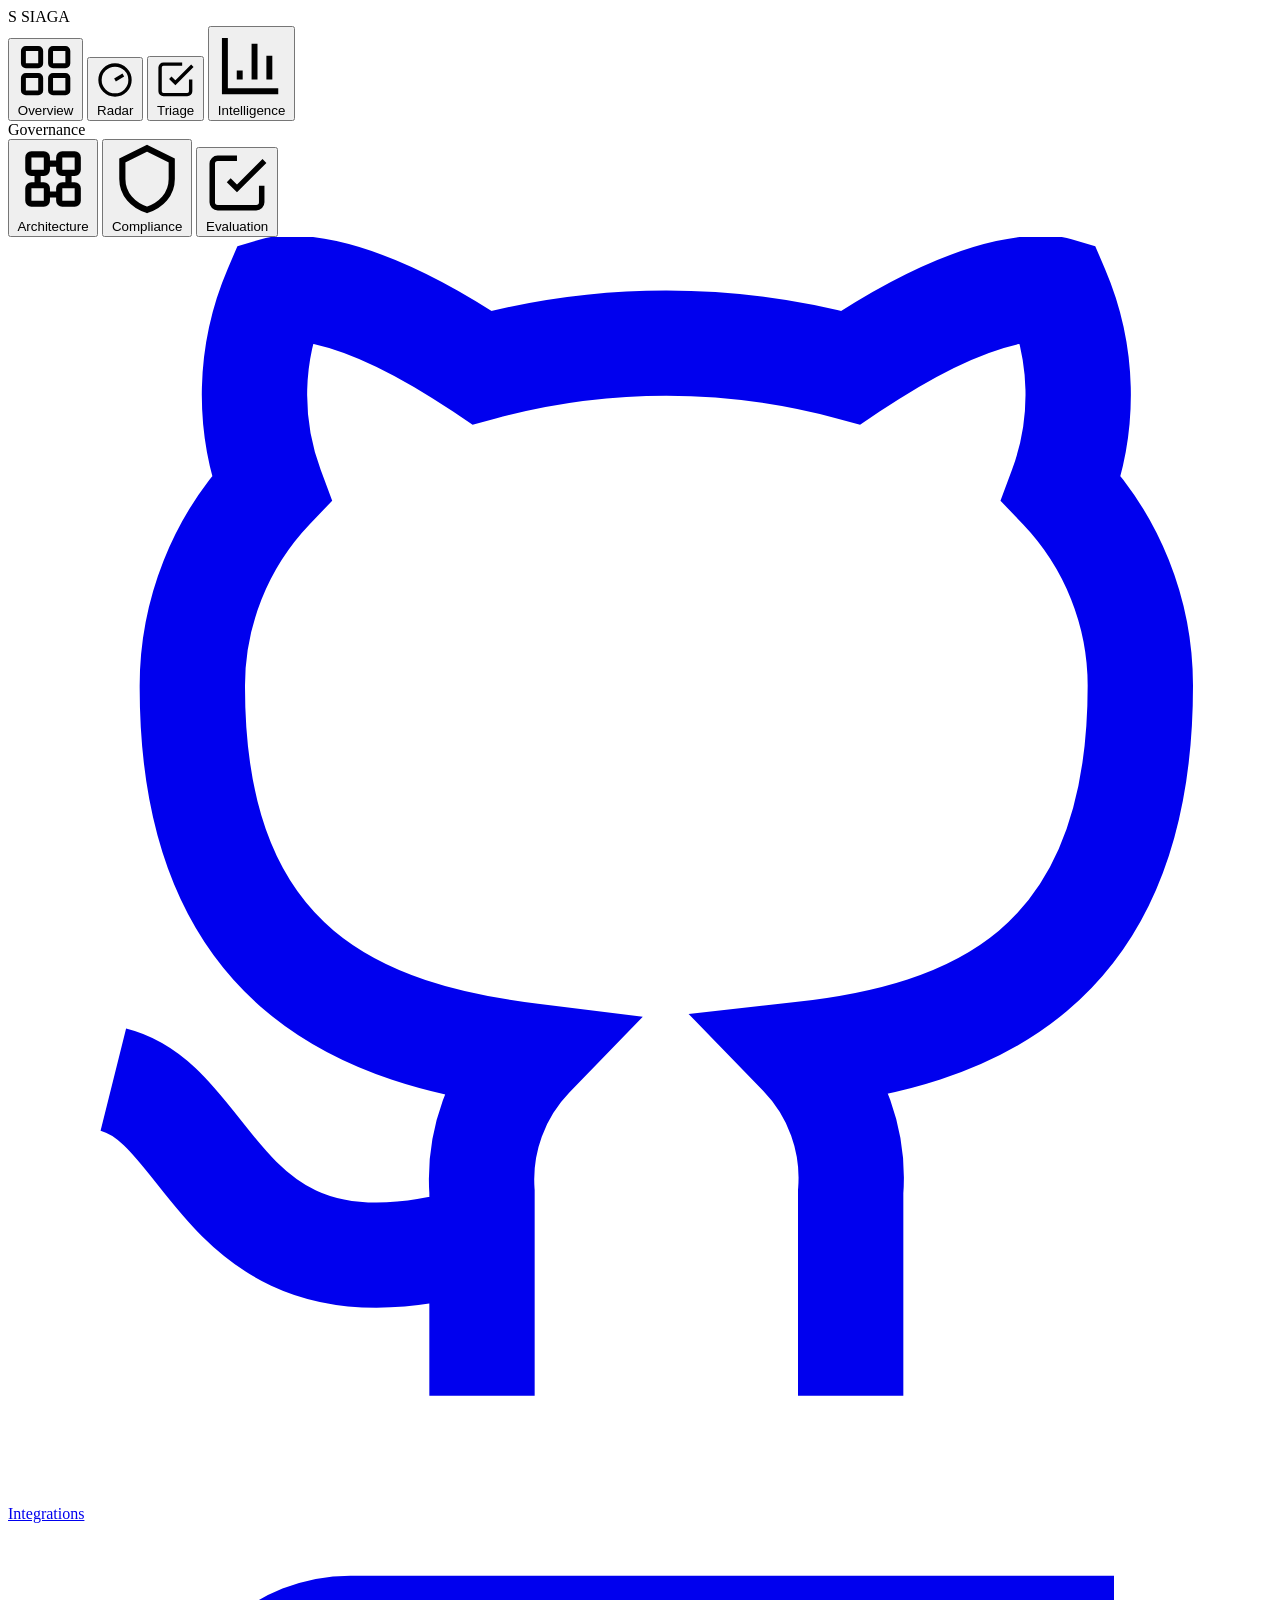
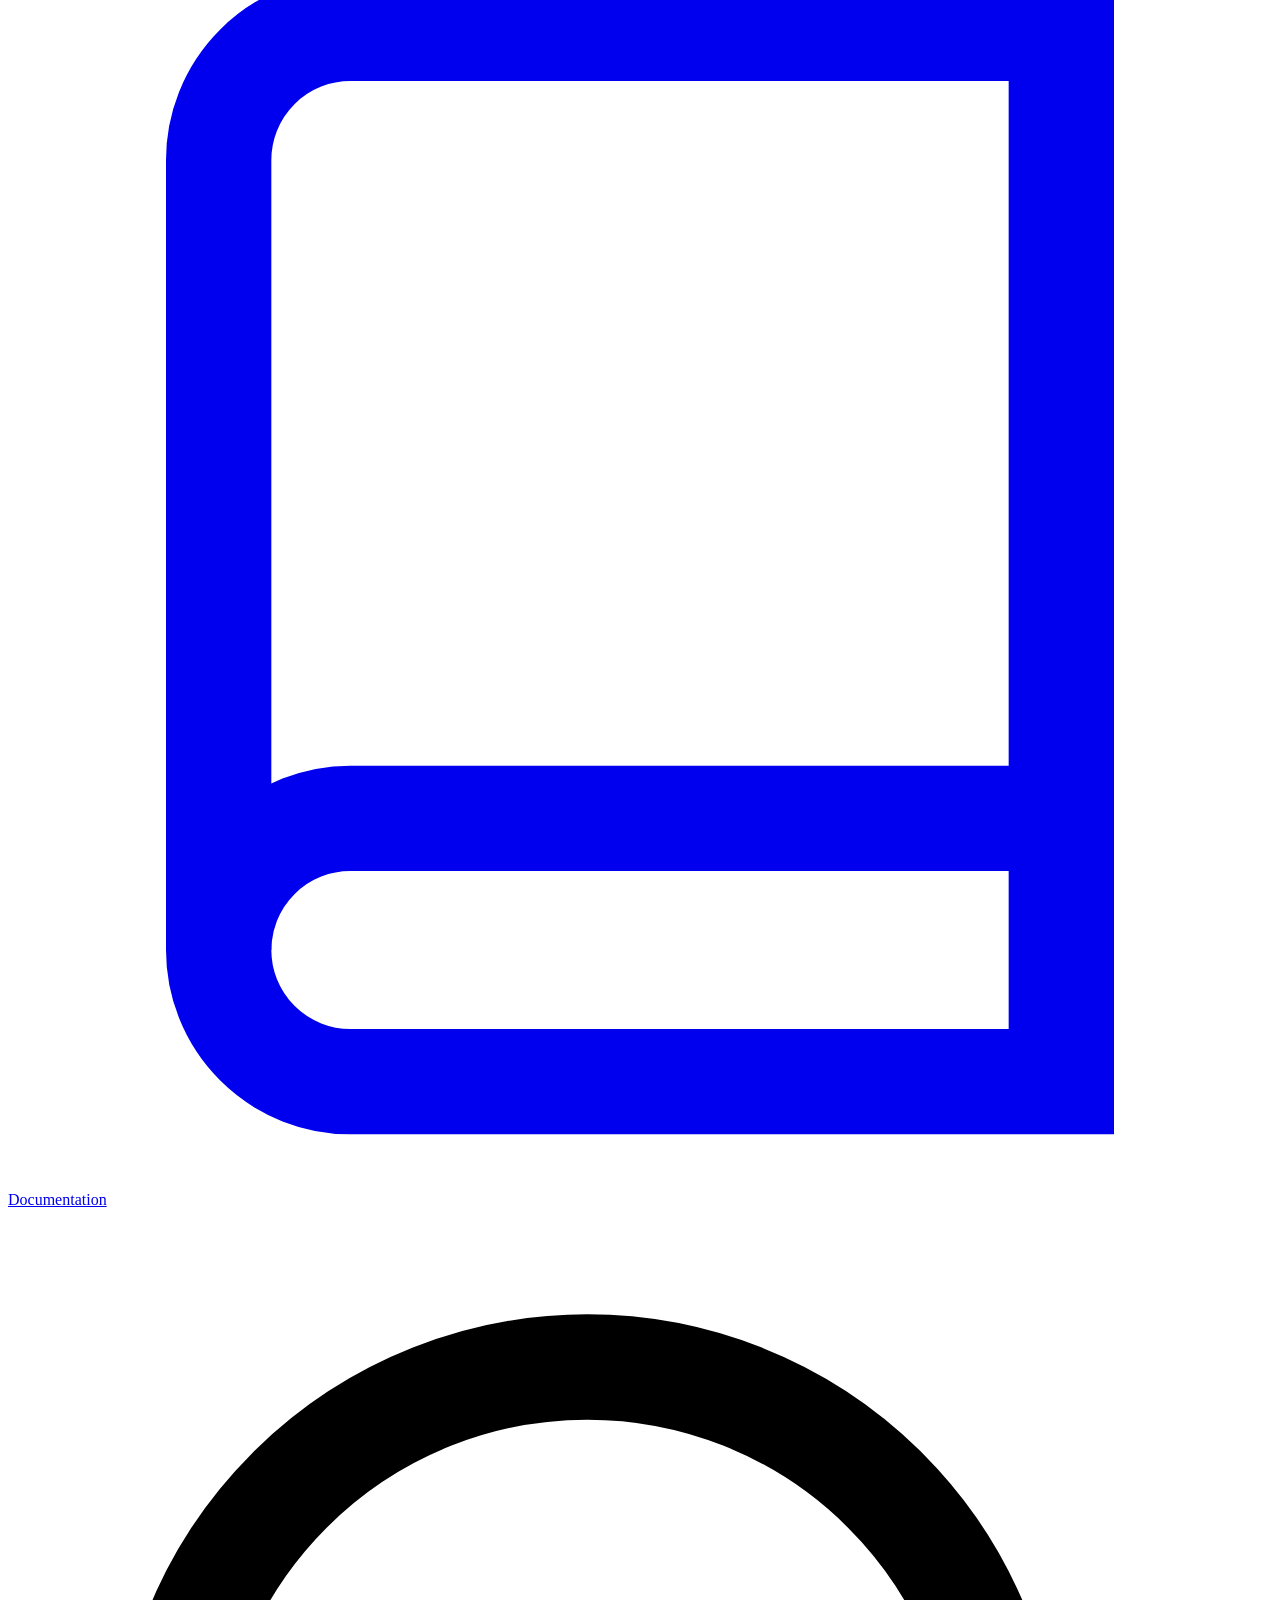
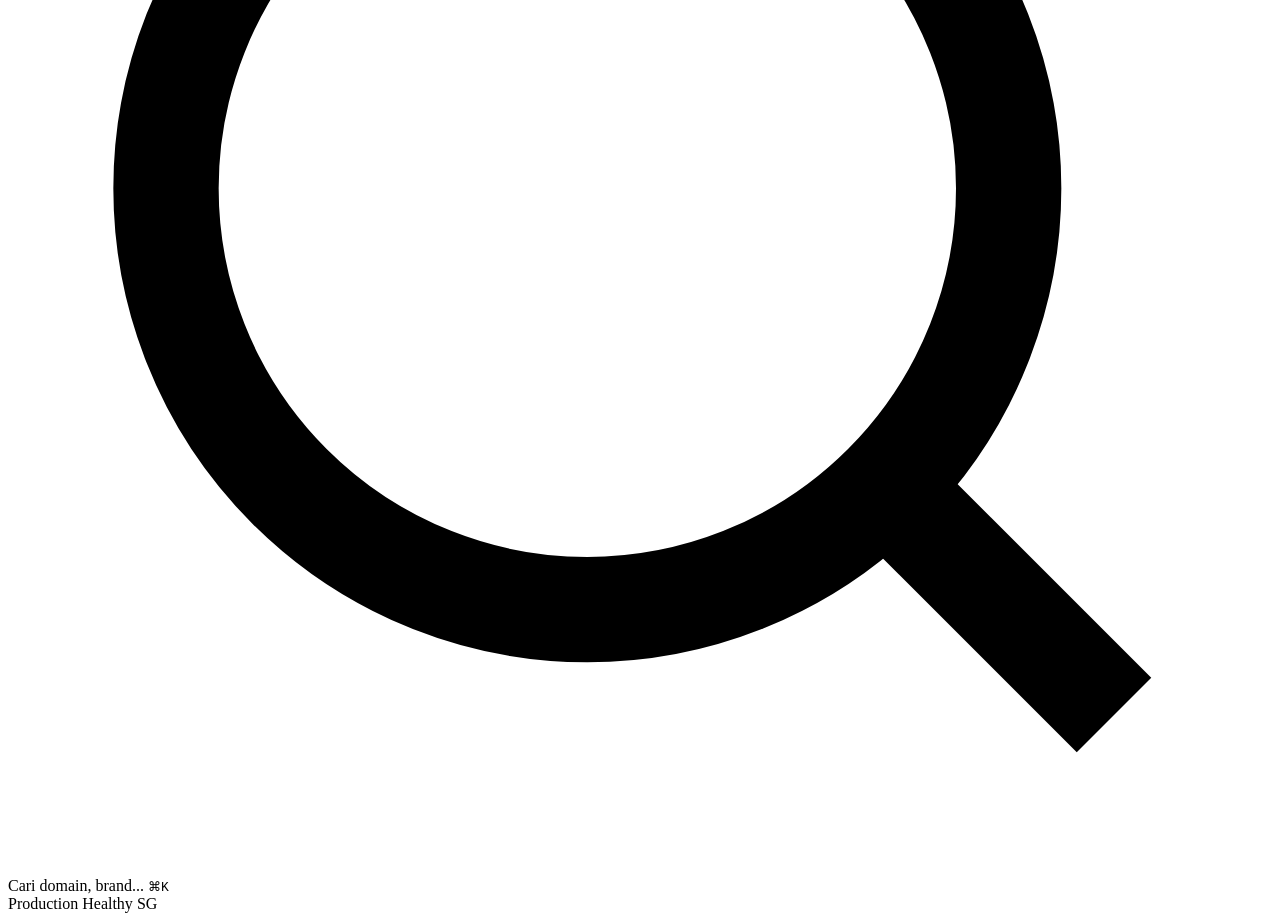
==== commit 5895b69b: "redesign(dashboard): full IA/visual overhaul to enterprise B2B SaaS standard Complete redesign of da" ====
--- a/dashboard/static/index.html
+++ b/dashboard/static/index.html
@@ -1,917 +1,85 @@
-<!DOCTYPE html>
+<!doctype html>
 <html lang="id">
 <head>
-  <meta charset="UTF-8">
-  <meta name="viewport" content="width=device-width, initial-scale=1.0">
-  <title>SIAGA — Threat Intelligence &amp; Proactive Phishing Detection Platform</title>
+  <meta charset="utf-8">
+  <meta name="viewport" content="width=device-width, initial-scale=1">
+  <title>SIAGA — Threat Intelligence</title>
   <link rel="stylesheet" href="/static/style.css">
 </head>
 <body>
-  <div class="app-layout">
-    <!-- Top Navigation & Command Bar -->
-    <header class="app-header">
-      <div class="header-left">
-        <div class="brand-badge">
-          <div class="brand-icon">
-            <svg viewBox="0 0 24 24" width="22" height="22" stroke="currentColor" stroke-width="2" fill="none" stroke-linecap="round" stroke-linejoin="round">
-              <path d="M12 22s8-4 8-10V5l-8-3-8 3v7c0 6 8 10 8 10z"/>
-              <path d="M12 8v4"/>
-              <path d="M12 16h.01"/>
-            </svg>
-          </div>
-          <div class="brand-text-col">
-            <div class="brand-title-wrap">
-              <span class="brand-name">SIAGA</span>
-              <span class="brand-version">v2.4-prod</span>
-              <span class="status-indicator-pill online">
-                <span class="indicator-dot"></span>
-                <span id="systemStatusLabel">CT Stream Active</span>
-              </span>
-            </div>
-            <p class="brand-tagline">Proactive Phishing Detection &amp; Zero-Token Certificate Transparency Intelligence</p>
-          </div>
-        </div>
+  <div class="app-shell">
+    <!-- ================= SIDEBAR ================= -->
+    <aside class="sidebar">
+      <div class="sidebar-brand">
+        <span class="mark">S</span>
+        <span class="name">SIAGA</span>
       </div>
 
-      <div class="header-right">
-        <div class="clock-widget">
-          <svg viewBox="0 0 24 24" width="14" height="14" stroke="currentColor" stroke-width="2" fill="none" stroke-linecap="round" stroke-linejoin="round">
-            <circle cx="12" cy="12" r="10"/>
-            <polyline points="12 6 12 12 16 14"/>
-          </svg>
-          <span id="liveClockWib" class="clock-time">--:--:-- WIB</span>
-          <span id="headerDate" class="clock-date">-- --- ----</span>
-        </div>
+      <nav class="nav-group">
+        <button class="nav-item active" data-view="overview">
+          <svg viewBox="0 0 24 24" fill="none" stroke="currentColor" stroke-width="2"><rect x="3" y="3" width="7" height="7" rx="1"/><rect x="14" y="3" width="7" height="7" rx="1"/><rect x="3" y="14" width="7" height="7" rx="1"/><rect x="14" y="14" width="7" height="7" rx="1"/></svg>
+          Overview
+        </button>
+        <button class="nav-item" data-view="radar">
+          <svg viewBox="0 0 24 24" fill="none" stroke="currentColor" stroke-width="2"><circle cx="12" cy="12" r="9"/><path d="M12 12l5-3"/></svg>
+          Radar
+        </button>
+        <button class="nav-item" data-view="triage">
+          <svg viewBox="0 0 24 24" fill="none" stroke="currentColor" stroke-width="2"><path d="M9 11l3 3L22 4"/><path d="M21 12v7a2 2 0 0 1-2 2H5a2 2 0 0 1-2-2V5a2 2 0 0 1 2-2h11"/></svg>
+          Triage
+        </button>
+        <button class="nav-item" data-view="intelligence">
+          <svg viewBox="0 0 24 24" fill="none" stroke="currentColor" stroke-width="2"><path d="M3 3v18h18"/><path d="M18 17V9M13 17V5M8 17v-3"/></svg>
+          Intelligence
+        </button>
+      </nav>
 
-        <div class="quick-nav-actions">
-          <button id="refreshBtn" class="action-btn" title="Refresh data (Auto-polls every 30s)">
-            <svg class="btn-icon" viewBox="0 0 24 24" width="14" height="14" stroke="currentColor" stroke-width="2" fill="none" stroke-linecap="round" stroke-linejoin="round">
-              <polyline points="23 4 23 10 17 10"/>
-              <polyline points="1 20 1 14 7 14"/>
-              <path d="M3.51 9a9 9 0 0 1 14.85-3.36L23 10M1 14l4.64 4.36A9 9 0 0 0 20.49 15"/>
-            </svg>
-            <span>Sinkronisasi</span>
-          </button>
-
-          <a href="//github.com/mocharil/siaga" target="_blank" rel="noopener noreferrer" class="action-btn" title="GitHub Repository">
-            <svg class="btn-icon" viewBox="0 0 24 24" width="14" height="14" stroke="currentColor" stroke-width="2" fill="none" stroke-linecap="round" stroke-linejoin="round">
-              <path d="M9 19c-5 1.5-5-2.5-7-3m14 6v-3.87a3.37 3.37 0 0 0-.94-2.61c3.14-.35 6.44-1.54 6.44-7A5.44 5.44 0 0 0 20 4.77 5.07 5.07 0 0 0 19.91 1S18.73.65 16 2.48a13.38 13.38 0 0 0-7 0C6.27.65 5.09 1 5.09 1A5.07 5.07 0 0 0 5 4.77a5.44 5.44 0 0 0-1.5 3.78c0 5.42 3.3 6.61 6.44 7A3.37 3.37 0 0 0 9 18.13V22"/>
-            </svg>
-              <span>GitHub</span>
-          </a>
-
-          <a href="//t.me/siaga_ai_bot" target="_blank" rel="noopener noreferrer" class="action-btn action-btn-primary" title="Telegram Bot">
-            <svg class="btn-icon" viewBox="0 0 24 24" width="14" height="14" stroke="currentColor" stroke-width="2" fill="none" stroke-linecap="round" stroke-linejoin="round">
-              <line x1="22" y1="2" x2="11" y2="13"/>
-              <polygon points="22 2 15 22 11 13 2 9 22 2"/>
-            </svg>
-            <span>Bot Telegram</span>
-          </a>
-        </div>
-      </div>
-    </header>
-
-    <!-- Navigation Tabs -->
-    <nav class="nav-segment-bar">
-      <button class="nav-segment active" data-tab="tab-monitoring">
-        <svg class="tab-icon" viewBox="0 0 24 24" width="15" height="15" stroke="currentColor" stroke-width="2" fill="none" stroke-linecap="round" stroke-linejoin="round">
-          <circle cx="12" cy="12" r="10"/>
-          <path d="m4.93 4.93 4.24 4.24"/>
-          <path d="m14.83 9.17 4.24-4.24"/>
-          <path d="m14.83 14.83 4.24 4.24"/>
-          <path d="m9.17 14.83-4.24 4.24"/>
-          <circle cx="12" cy="12" r="4"/>
-        </svg>
-        <span>Radar Pemantauan Proaktif</span>
-        <span class="tab-badge" id="tabThreatBadge">21 Terdeteksi</span>
-      </button>
-
-      <button class="nav-segment" data-tab="tab-sandbox">
-        <svg class="tab-icon" viewBox="0 0 24 24" width="15" height="15" stroke="currentColor" stroke-width="2" fill="none" stroke-linecap="round" stroke-linejoin="round">
-          <polygon points="13 2 3 14 12 14 11 22 21 10 12 10 13 2"/>
-        </svg>
-        <span>Sandbox Triage Interaktif (Mode A)</span>
-      </button>
-
-      <button class="nav-segment" data-tab="tab-campaigns">
-        <svg class="tab-icon" viewBox="0 0 24 24" width="15" height="15" stroke="currentColor" stroke-width="2" fill="none" stroke-linecap="round" stroke-linejoin="round">
-          <rect x="2" y="7" width="20" height="14" rx="2" ry="2"/>
-          <path d="M16 21V5a2 2 0 0 0-2-2h-4a2 2 0 0 0-2 2v16"/>
-        </svg>
-        <span>Intelijen Brand &amp; Kampanye</span>
-      </button>
-
-      <button class="nav-segment" data-tab="tab-docs">
-        <svg class="tab-icon" viewBox="0 0 24 24" width="15" height="15" stroke="currentColor" stroke-width="2" fill="none" stroke-linecap="round" stroke-linejoin="round">
-          <path d="M14 2H6a2 2 0 0 0-2 2v16a2 2 0 0 0 2 2h12a2 2 0 0 0 2-2V8z"/>
-          <polyline points="14 2 14 8 20 8"/>
-          <line x1="16" y1="13" x2="8" y2="13"/>
-          <line x1="16" y1="17" x2="8" y2="17"/>
-          <polyline points="10 9 9 9 8 9"/>
-        </svg>
-        <span>Arsitektur &amp; Kepatuhan UU PDP</span>
-      </button>
-    </nav>
-
-    <!-- =====================================================================
-         TAB 1: PROACTIVE THREAT RADAR
-         ===================================================================== -->
-    <main id="tab-monitoring" class="tab-pane active">
-      <!-- 4-Stage KPI Funnel Cards -->
-      <section class="funnel-kpi-grid">
-        <!-- Stage 0 -->
-        <div class="kpi-card accent-blue">
-          <div class="kpi-header">
-            <div class="kpi-stage-chip">Tahap 0 &bull; CT Stream</div>
-            <span class="kpi-tag">Global Ingestion</span>
-          </div>
-          <div class="kpi-metric-wrap">
-            <span class="kpi-value" id="scannedCount">9.125</span>
-          </div>
-          <div class="kpi-label">Domain Masuk (24 Jam)</div>
-          <div class="kpi-caption">Pemindaian real-time log Certificate Transparency publik</div>
-        </div>
-
-        <div class="funnel-flow-indicator">
-          <div class="flow-line"></div>
-          <span class="flow-rate-badge">-96.6%</span>
-        </div>
-
-        <!-- Stage 1 -->
-        <div class="kpi-card accent-amber">
-          <div class="kpi-header">
-            <div class="kpi-stage-chip">Tahap 1 &bull; 0-Token CPU</div>
-            <span class="kpi-tag tag-warning">Brand Match</span>
-          </div>
-          <div class="kpi-metric-wrap">
-            <span class="kpi-value" id="tahap1Count">310</span>
-          </div>
-          <div class="kpi-label">Lolos Brand Filter</div>
-          <div class="kpi-caption" id="tahap1Ratio">3.4% dari total domain &bull; 1.51 ms/domain</div>
-        </div>
-
-        <div class="funnel-flow-indicator">
-          <div class="flow-line"></div>
-          <span class="flow-rate-badge">-93.2%</span>
-        </div>
-
-        <!-- Stage 2 & 3 -->
-        <div class="kpi-card accent-rose">
-          <div class="kpi-header">
-            <div class="kpi-stage-chip">Tahap 2 &amp; 3 &bull; Risk Engine</div>
-            <span class="kpi-tag tag-danger">High Confidence</span>
-          </div>
-          <div class="kpi-metric-wrap">
-            <span class="kpi-value" id="flaggedCount">21</span>
-          </div>
-          <div class="kpi-label">Terindikasi Phishing</div>
-          <div class="kpi-caption">Skor risiko &ge; 40 &bull; Pencatutan brand &amp; institusi</div>
-        </div>
-
-        <div class="funnel-flow-indicator">
-          <div class="flow-line"></div>
-          <span class="flow-rate-badge">76.2% Live</span>
-        </div>
-
-        <!-- Live Host -->
-        <div class="kpi-card accent-emerald">
-          <div class="kpi-header">
-            <div class="kpi-stage-chip">Live Host &bull; HEAD Probe</div>
-            <span class="kpi-tag tag-success">Active Host</span>
-          </div>
-          <div class="kpi-metric-wrap">
-            <span class="kpi-value" id="liveCount">16</span>
-          </div>
-          <div class="kpi-label">Domain Aktif Merespons</div>
-          <div class="kpi-caption">Web server menerima koneksi HTTP/S secara aktif</div>
-        </div>
-      </section>
-
-      <!-- Analytics Row: Trend & Funnel Efficiency -->
-      <section class="analytics-row">
-        <!-- 14-Day Threat Trend Chart -->
-        <div class="panel-card flex-2">
-          <div class="panel-header">
-            <div class="panel-title-group">
-              <h2 class="panel-title">Tren Pemindaian &amp; Deteksi 14 Hari</h2>
-              <p class="panel-subtitle">Visualisasi deret waktu domain masuk (CT Raw) vs domain terindikasi ancaman</p>
-            </div>
-            <div class="chart-legend-top">
-              <span class="legend-item"><span class="legend-dot dot-blue"></span> Raw Scanned</span>
-              <span class="legend-item"><span class="legend-dot dot-rose"></span> Flagged Threat</span>
-            </div>
-          </div>
-
-          <div class="chart-container">
-            <div id="chartTooltip" class="chart-tooltip"></div>
-            <svg id="trendSvg" viewBox="0 0 600 160" preserveAspectRatio="none"></svg>
-          </div>
-
-          <div class="panel-footer-stat">
-            <div class="footer-stat-item">
-              <span class="f-stat-label">Rata-rata Harian:</span>
-              <span class="f-stat-val">9.723 domain/hari</span>
-            </div>
-            <div class="footer-stat-item">
-              <span class="f-stat-label">Efisiensi Reduksi:</span>
-              <span class="f-stat-val text-emerald">99.78% Reduksi Noise</span>
-            </div>
-            <div class="footer-stat-item">
-              <span class="f-stat-label">Zero-CDN Engine:</span>
-              <span class="f-stat-val font-mono">Native Vector Engine</span>
-            </div>
-          </div>
-        </div>
-
-        <!-- Funnel Efficiency Breakdown -->
-        <div class="panel-card flex-1">
-          <div class="panel-header">
-            <div class="panel-title-group">
-              <h2 class="panel-title">Efisiensi Cascading Funnel</h2>
-              <p class="panel-subtitle">Hemat 98% token LLM melalui eliminasi bertingkat</p>
-            </div>
-            <span class="status-pill status-pill-cyan">0 Token untuk 96.6% Data</span>
-          </div>
-
-          <div id="funnelBarsContainer" class="funnel-progress-list">
-            <!-- Populated dynamically via app.js -->
-          </div>
-
-          <div class="funnel-benchmark-stats">
-            <div class="bench-stat-box">
-              <span class="bench-stat-num text-emerald">1.51 ms</span>
-              <span class="bench-stat-desc">Latensi Filter CPU</span>
-            </div>
-            <div class="bench-stat-divider"></div>
-            <div class="bench-stat-box">
-              <span class="bench-stat-num text-blue">32.8 MB</span>
-              <span class="bench-stat-desc">Peak RAM Footprint</span>
-            </div>
-            <div class="bench-stat-divider"></div>
-            <div class="bench-stat-box">
-              <span class="bench-stat-num text-amber">0 Token</span>
-              <span class="bench-stat-desc">Biaya Filter Tahap 1</span>
-            </div>
-          </div>
-        </div>
-      </section>
-
-      <!-- Priority Threat Stream Table -->
-      <section class="panel-card">
-        <div class="panel-header table-header-flex">
-          <div class="panel-title-group">
-            <h2 class="panel-title">Aliran Temuan Domain Berisiko Hari Ini</h2>
-            <p class="panel-subtitle">Daftar domain mencurigakan hasil deteksi proaktif dengan indikasi pencatutan brand</p>
-          </div>
-
-          <div class="table-control-bar">
-            <!-- Search input -->
-            <div class="search-input-group">
-              <svg class="search-icon" viewBox="0 0 24 24" width="14" height="14" stroke="currentColor" stroke-width="2" fill="none" stroke-linecap="round" stroke-linejoin="round">
-                <circle cx="11" cy="11" r="8"/>
-                <line x1="21" y1="21" x2="16.65" y2="16.65"/>
-              </svg>
-              <input type="text" id="domainSearchInput" placeholder="Cari domain, brand, atau TLD...">
-              <button id="clearSearchBtn" class="clear-search-btn" style="display:none;">&times;</button>
-            </div>
-
-            <!-- Severity Pills -->
-            <div class="filter-pill-group">
-              <button class="filter-pill active" data-filter="all">Semua</button>
-              <button class="filter-pill" data-filter="high">Bahaya (&ge;70)</button>
-              <button class="filter-pill" data-filter="caution">Hati-Hati (40-69)</button>
-              <button class="filter-pill" data-filter="live">&bull; Host Aktif</button>
-            </div>
-
-            <!-- Unmask Switch (UU PDP) -->
-            <div class="unmask-switch-wrap" title="Sesuai UU PDP No. 27/2022, domain disamarkan secara default untuk melindungi privasi">
-              <label class="toggle-switch">
-                <input type="checkbox" id="unmaskToggle">
-                <span class="toggle-slider"></span>
-              </label>
-              <span class="toggle-label" id="toggleLabel">Penyamaran: AKTIF</span>
-            </div>
-
-            <!-- Export CSV -->
-            <button id="exportCsvBtn" class="action-btn" title="Unduh data temuan CSV">
-              <svg class="btn-icon" viewBox="0 0 24 24" width="13" height="13" stroke="currentColor" stroke-width="2" fill="none" stroke-linecap="round" stroke-linejoin="round">
-                <path d="M21 15v4a2 2 0 0 1-2 2H5a2 2 0 0 1-2-2v-4"/>
-                <polyline points="7 10 12 15 17 10"/>
-                <line x1="12" y1="15" x2="12" y2="3"/>
-              </svg>
-              <span>Ekspor CSV</span>
-            </button>
-          </div>
-        </div>
-
-        <div class="table-responsive-wrapper">
-          <table class="threat-data-table">
-            <thead>
-              <tr>
-                <th>Domain Terindikasi</th>
-                <th>Brand Dicatut</th>
-                <th>Skor Risiko</th>
-                <th>Status Host</th>
-                <th>Metode Deteksi</th>
-                <th>Waktu Deteksi</th>
-                <th class="th-actions">Aksi</th>
-              </tr>
-            </thead>
-            <tbody id="findingsTableBody">
-              <tr>
-                <td colspan="7" class="table-state-row">
-                  <div class="table-loading-spinner"></div>
-                  <p>Memuat aliran data intelijen ancaman...</p>
-                </td>
-              </tr>
-            </tbody>
-          </table>
-        </div>
-
-        <!-- Table Pagination Footer -->
-        <div class="table-pagination-footer" id="tablePaginationFooter">
-          <div class="pagination-left">
-            <span class="pagination-info" id="tablePaginationInfo">Menampilkan 0–0 dari 0 domain</span>
-            <div class="page-size-wrap">
-              <label for="pageSizeSelect">Baris per halaman:</label>
-              <select id="pageSizeSelect" class="pagination-select">
-                <option value="10" selected>10</option>
-                <option value="25">25</option>
-                <option value="50">50</option>
-                <option value="100">100</option>
-              </select>
-            </div>
-          </div>
-
-          <div class="pagination-right">
-            <button id="pagFirstBtn" class="pag-btn" title="Halaman Pertama" disabled>&laquo;</button>
-            <button id="pagPrevBtn" class="pag-btn" title="Halaman Sebelumnya" disabled>&lsaquo;</button>
-            <div class="pag-numbers-list" id="pagNumbersList">
-              <!-- Dynamically populated page buttons -->
-            </div>
-            <button id="pagNextBtn" class="pag-btn" title="Halaman Berikutnya" disabled>&rsaquo;</button>
-            <button id="pagLastBtn" class="pag-btn" title="Halaman Terakhir" disabled>&raquo;</button>
-          </div>
-        </div>
-      </section>
-    </main>
-
-    <!-- =====================================================================
-         TAB 2: INTERACTIVE TRIAGE SANDBOX (MODE A)
-         ===================================================================== -->
-    <main id="tab-sandbox" class="tab-pane">
-      <div class="sandbox-layout">
-        <!-- Preset Header Card -->
-        <div class="panel-card sandbox-intro-card">
-          <div class="sandbox-intro-head">
-            <div class="intro-icon">
-              <svg viewBox="0 0 24 24" width="22" height="22" stroke="currentColor" stroke-width="2" fill="none" stroke-linecap="round" stroke-linejoin="round">
-                <polygon points="13 2 3 14 12 14 11 22 21 10 12 10 13 2"/>
-              </svg>
-            </div>
-            <div>
-              <h2 class="panel-title">Sandbox Triage Interaktif (Mode A)</h2>
-              <p class="panel-subtitle">Uji langsung mesin deteksi SIAGA. Tempel tautan URL mencurigakan atau salinan pesan WhatsApp/SMS phishing untuk mendapatkan evaluasi risiko cascading bertingkat secara instan.</p>
-            </div>
-          </div>
-
-          <div class="sample-chips-row">
-            <span class="sample-label">Uji Contoh Cepat:</span>
-            <div class="chips-container">
-              <button class="sample-preset-chip" data-sample="Halo Nasabah BCA, ada penyesuaian tarif transfer antar bank bulanan menjadi Rp 150.000. Untuk tetap memakai tarif lama Rp 6.500 silakan konfirmasi di bca-tarifpenyesuaian.online">
-                <span class="chip-dot dot-rose"></span>
-                <span>BCA Tarif Palsu (Phishing)</span>
-              </button>
-              <button class="sample-preset-chip" data-sample="Selamat! Nomor Anda terpilih memenangkan Grand Prize Shopee 150 Juta. Segera klaim voucher hadiah di c-shopee.co.id.sea-sw.swiftserve.com.rmw.bumiayuvpn.web.id">
-                <span class="chip-dot dot-rose"></span>
-                <span>Shopee Grand Prize (Wildcard NS)</span>
-              </button>
-              <button class="sample-preset-chip" data-sample="Paket Pos Indonesia tertahan karena alamat tidak lengkap. Unduh resi konfirmasi Surat_Tagihan_Pos.apk di pos-paket-lacak.top">
-                <span class="chip-dot dot-rose"></span>
-                <span>Pos Indonesia (Sniffer APK)</span>
-              </button>
-              <button class="sample-preset-chip" data-sample="Pengumuman beasiswa belajar gratis Ruangguru semester baru. Akses modul pendaftaran di ruangguru-beasiswa.web.id">
-                <span class="chip-dot dot-amber"></span>
-                <span>Ruangguru Spoof (Subdomain)</span>
-              </button>
-              <button class="sample-preset-chip" data-sample="Informasi mutasi rekening dan layanan resmi nasabah Bank Mandiri di www.bankmandiri.co.id">
-                <span class="chip-dot dot-emerald"></span>
-                <span>Domain Resmi (Terverifikasi Aman)</span>
-              </button>
-            </div>
-          </div>
-        </div>
-
-        <!-- Two-Column Workspace -->
-        <div class="sandbox-split-grid">
-          <!-- Input Editor Column -->
-          <div class="panel-card sandbox-input-column">
-            <div class="panel-header">
-              <div class="panel-title-group">
-                <h3 class="panel-title">Input Editor Pesan / URL</h3>
-                <p class="panel-subtitle">Mendukung format teks utuh, SMS, WhatsApp, atau raw URL domain</p>
-              </div>
-              <span id="sandboxCharCount" class="font-mono text-muted" style="font-size:11px;">0 karakter</span>
-            </div>
-
-            <div class="editor-textarea-wrapper">
-              <textarea id="sandboxInput" placeholder="Ketik atau tempel konten teks pesan, link SMS, atau URL di sini... Contoh: 'BCA verifikasi tarif di bca-online.xyz'"></textarea>
-            </div>
-
-            <div class="editor-footer-actions">
-              <button id="clearSandboxBtn" class="action-btn" style="background:transparent;border:none;color:var(--text-muted);">
-                <span>Bersihkan Input</span>
-              </button>
-              <button id="runAnalyzeBtn" class="action-btn btn-primary">
-                <svg class="btn-icon" viewBox="0 0 24 24" width="14" height="14" stroke="currentColor" stroke-width="2" fill="none" stroke-linecap="round" stroke-linejoin="round">
-                  <polygon points="13 2 3 14 12 14 11 22 21 10 12 10 13 2"/>
-                </svg>
-                <span>Analisis Sekarang</span>
-              </button>
-            </div>
-          </div>
-
-          <!-- Analysis Results Console Column -->
-          <div class="panel-card sandbox-result-column" id="sandboxResultPanel">
-            <div class="panel-header">
-              <div class="panel-title-group">
-                <h3 class="panel-title">Hasil Evaluasi AI &amp; Forensik</h3>
-                <p class="panel-subtitle">Hasil sintesis skor risiko, indikator linguistik, dan verifikasi teknis</p>
-              </div>
-              <span class="status-pill status-pill-cyan">Heuristik Real-Time</span>
-            </div>
-
-            <!-- Empty State / Radar Pulse -->
-            <div id="resultPlaceholder" class="result-empty-state">
-              <div class="radar-pulse-ring"></div>
-              <h3>Mesin Triage Siap</h3>
-              <p>Pilih salah satu preset di atas atau masukkan teks/URL untuk melihat evaluasi teknis, pencatutan brand, dan draf laporan CSIRT.</p>
-            </div>
-
-            <!-- Dynamic Result Card -->
-            <div id="resultContent" class="result-content-wrap" style="display:none;">
-              <!-- Score Gauge & Tier -->
-              <div class="verdict-summary-card">
-                <div class="verdict-score-side">
-                  <div class="score-dial">
-                    <span id="resultScore" class="score-big-num">0</span>
-                    <span class="score-out-of">/100</span>
-                  </div>
-                  <div>
-                    <span id="resultLevelBadge" class="verdict-status-badge">AMAN</span>
-                    <div class="verdict-latency">Waktu Pemrosesan: <strong id="resultLatency">4 ms</strong></div>
-                  </div>
-                </div>
-              </div>
-
-              <!-- Primary Reasoning Bullets -->
-              <div class="evidence-box">
-                <h4 class="evidence-title">Indikator Bukti Utama:</h4>
-                <ul id="resultReasonsList" class="evidence-bullet-list">
-                  <!-- Populated via JS -->
-                </ul>
-              </div>
-
-              <!-- Signal Points Breakdown -->
-              <div class="signal-breakdown-box">
-                <h4 class="signal-breakdown-title">Rincian Akumulasi Skor Risiko:</h4>
-                <div id="resultBreakdownItems" class="signal-breakdown-list">
-                  <!-- Populated via JS -->
-                </div>
-              </div>
-
-              <!-- Recommendation Card -->
-              <div class="advice-box">
-                <div class="advice-head">
-                  <svg viewBox="0 0 24 24" width="16" height="16" stroke="currentColor" stroke-width="2" fill="none" stroke-linecap="round" stroke-linejoin="round">
-                    <path d="M12 22s8-4 8-10V5l-8-3-8 3v7c0 6 8 10 8 10z"/>
-                  </svg>
-                  <strong>Rekomendasi Tindakan Cepat:</strong>
-                </div>
-                <p id="resultRecomText" class="advice-text"></p>
-              </div>
-            </div>
-          </div>
-        </div>
-
-        <!-- Evaluation Performance Footer -->
-        <div class="panel-card eval-benchmark-bar">
-          <div class="eval-stat-item">
-            <span class="eval-stat-lbl">Model Precision:</span>
-            <span class="eval-stat-val text-emerald" id="metricPrecision">100.00%</span>
-          </div>
-          <div class="eval-stat-divider"></div>
-          <div class="eval-stat-item">
-            <span class="eval-stat-lbl">Model Recall:</span>
-            <span class="eval-stat-val text-blue" id="metricRecall">91.80%</span>
-          </div>
-          <div class="eval-stat-divider"></div>
-          <div class="eval-stat-item">
-            <span class="eval-stat-lbl">F1-Score:</span>
-            <span class="eval-stat-val text-emerald" id="metricF1">0.9573</span>
-          </div>
-          <div class="eval-stat-divider"></div>
-          <div class="eval-stat-item">
-            <span class="eval-stat-lbl">Peak Memory:</span>
-            <span class="eval-stat-val font-mono" id="metricRam">32.8 MB</span>
-          </div>
-          <div class="eval-stat-divider"></div>
-          <div class="eval-stat-item">
-            <span class="eval-stat-lbl">Kondisi Kalibrasi:</span>
-            <span class="status-pill status-pill-emerald">CALIBRATED</span>
-          </div>
-        </div>
-      </div>
-    </main>
-
-    <!-- =====================================================================
-         TAB 3: BRAND & CAMPAIGN INTELLIGENCE
-         ===================================================================== -->
-    <main id="tab-campaigns" class="tab-pane">
-      <div class="intelligence-grid">
-        <!-- Top Targeted Brands -->
-        <div class="panel-card">
-          <div class="panel-header brand-panel-header">
-            <div class="panel-title-group">
-              <h2 class="panel-title">Top Brand Paling Banyak Ditiru</h2>
-              <p class="panel-subtitle">Distribusi upaya peniruan terhadap institusi perbankan, fintech, e-commerce, dan layanan publik</p>
-            </div>
-            <!-- Search input for Brand list -->
-            <div class="search-input-group brand-search-group">
-              <svg class="search-icon" viewBox="0 0 24 24" width="13" height="13" stroke="currentColor" stroke-width="2" fill="none" stroke-linecap="round" stroke-linejoin="round">
-                <circle cx="11" cy="11" r="8"/>
-                <line x1="21" y1="21" x2="16.65" y2="16.65"/>
-              </svg>
-              <input type="text" id="brandSearchInput" placeholder="Cari brand (BCA, GoPay)...">
-              <button id="clearBrandSearchBtn" class="clear-search-btn" style="display:none;">&times;</button>
-            </div>
-          </div>
-
-          <div id="brandsListContainer" class="brand-frequency-list">
-            <!-- Dynamically populated via JS -->
-          </div>
-
-          <!-- Brand Pagination Controls -->
-          <div class="list-pagination-footer" id="brandPaginationFooter">
-            <span class="pagination-info" id="brandPaginationInfo">Menampilkan 0–0 dari 0 brand</span>
-            <div class="pagination-right">
-              <button id="brandPrevBtn" class="pag-btn" title="Halaman Sebelumnya" disabled>&lsaquo;</button>
-              <div class="pag-numbers-list" id="brandPagNumbersList"></div>
-              <button id="brandNextBtn" class="pag-btn" title="Halaman Berikutnya" disabled>&rsaquo;</button>
-            </div>
-          </div>
-        </div>
-
-        <!-- Infrastructure Clusters & DNS Matrix -->
-        <div class="panel-card">
-          <div class="panel-header cluster-panel-header">
-            <div class="panel-title-group">
-              <h2 class="panel-title">Klaster Infrastruktur &amp; Nameserver</h2>
-              <p class="panel-subtitle">Korelasi infrastruktur DNS domain phishing berskala masif</p>
-            </div>
-            <!-- Search input for Cluster list -->
-            <div class="search-input-group cluster-search-group">
-              <svg class="search-icon" viewBox="0 0 24 24" width="13" height="13" stroke="currentColor" stroke-width="2" fill="none" stroke-linecap="round" stroke-linejoin="round">
-                <circle cx="11" cy="11" r="8"/>
-                <line x1="21" y1="21" x2="16.65" y2="16.65"/>
-              </svg>
-              <input type="text" id="clusterSearchInput" placeholder="Cari klaster / NS...">
-              <button id="clearClusterSearchBtn" class="clear-search-btn" style="display:none;">&times;</button>
-            </div>
-          </div>
-
-          <div class="network-cluster-stats">
-            <div class="cluster-metric-card">
-              <span class="cluster-metric-val text-blue" id="clusterTotalCount">55</span>
-              <span class="cluster-metric-lbl">Kampanye Terklaster</span>
-            </div>
-            <div class="cluster-metric-card">
-              <span class="cluster-metric-val text-amber" id="clusterNsCount">6</span>
-              <span class="cluster-metric-lbl">Klaster Nameserver Aktif</span>
-            </div>
-            <div class="cluster-metric-card">
-              <span class="cluster-metric-val text-emerald">98.2%</span>
-              <span class="cluster-metric-lbl">Akurasi Homoglyph</span>
-            </div>
-          </div>
-
-          <div class="cluster-cards-list" id="clusterCardsContainer">
-            <!-- Populated via JS with filter & pagination -->
-          </div>
-
-          <!-- Cluster Pagination Controls -->
-          <div class="list-pagination-footer" id="clusterPaginationFooter">
-            <span class="pagination-info" id="clusterPaginationInfo">Menampilkan 0–0 dari 0 klaster</span>
-            <div class="pagination-right">
-              <button id="clusterPrevBtn" class="pag-btn" title="Halaman Sebelumnya" disabled>&lsaquo;</button>
-              <div class="pag-numbers-list" id="clusterPagNumbersList"></div>
-              <button id="clusterNextBtn" class="pag-btn" title="Halaman Berikutnya" disabled>&rsaquo;</button>
-            </div>
-          </div>
-        </div>
-      </div>
-    </main>
-
-    <!-- =====================================================================
-         TAB 4: ARCHITECTURE & UU PDP PRIVACY COMPLIANCE
-         ===================================================================== -->
-    <main id="tab-docs" class="tab-pane">
-      <div class="compliance-layout">
-        <!-- Multi-Tier Architecture Diagram Card -->
-        <div class="panel-card">
-          <div class="panel-header">
-            <div class="panel-title-group">
-              <h2 class="panel-title">Arsitektur Cascading Multi-Tier SIAGA</h2>
-              <p class="panel-subtitle">Prinsip eliminasi bertingkat untuk reduksi 98% konsumsi token AI dan latensi ultra-rendah</p>
-            </div>
-            <span class="status-pill status-pill-cyan">Inovasi Arsitektur</span>
-          </div>
-
-          <div class="architecture-flow-diagram">
-            <div class="arch-node">
-              <div class="arch-node-header">
-                <span class="arch-step-badge">Tahap 0</span>
-                <h4>CT Stream Ingestion</h4>
-              </div>
-              <p>Menangkap 10.000+ domain baru/hari dari Certificate Transparency global tanpa overhead komputasi.</p>
-            </div>
-
-            <div class="arch-flow-arrow">➔</div>
-
-            <div class="arch-node">
-              <div class="arch-node-header">
-                <span class="arch-step-badge badge-amber">Tahap 1</span>
-                <h4>Brand Filter (0 Token)</h4>
-              </div>
-              <p>Damerau-Levenshtein, dekode Punycode, homoglyph Cyrillic/Greek, dan kata kunci terarah (1.51 ms/domain).</p>
-            </div>
-
-            <div class="arch-flow-arrow">➔</div>
-
-            <div class="arch-node">
-              <div class="arch-node-header">
-                <span class="arch-step-badge badge-blue">Tahap 2</span>
-                <h4>Verifikasi Ringan</h4>
-              </div>
-              <p>Pengecekan respon koneksi strictly HEAD-only, cache umur pendaftaran RDAP, dan verifikasi DNS nameserver.</p>
-            </div>
-
-            <div class="arch-flow-arrow">➔</div>
-
-            <div class="arch-node">
-              <div class="arch-node-header">
-                <span class="arch-step-badge badge-rose">Tahap 3</span>
-                <h4>Sintesis Risiko &amp; CSIRT</h4>
-              </div>
-              <p>Penilaian risiko 0–100, korelasi klaster kampanye, dan pembuatan draf laporan insiden otomatis.</p>
-            </div>
-          </div>
-        </div>
-
-        <!-- Privacy & Ground-Truth Evaluation Grid -->
-        <div class="compliance-sub-grid">
-          <!-- UU PDP Privacy Checklist -->
-          <div class="panel-card">
-            <div class="panel-header">
-              <div class="panel-title-group">
-                <h3 class="panel-title">Kepatuhan UU PDP No. 27/2022</h3>
-                <p class="panel-subtitle">Perlindungan data pribadi dan privasi masyarakat terintegrasi secara sistemik</p>
-              </div>
-            </div>
-
-            <ul class="pdp-points-list">
-              <li class="pdp-point-item">
-                <div class="pdp-check-badge">&#10003;</div>
-                <div>
-                  <strong>Penyimpanan Berbasis Hash SHA-256:</strong>
-                  <p>Teks pesan pengguna hanya disimpan dalam bentuk hash satu arah untuk audit, tanpa menyimpan plaintext data sensitif.</p>
-                </div>
-              </li>
-              <li class="pdp-point-item">
-                <div class="pdp-check-badge">&#10003;</div>
-                <div>
-                  <strong>Retensi Data Otomatis 30 Hari:</strong>
-                  <p>Rutinitas cron menjalankan pembersihan (purge) berkala data audit yang melebihi batas 30 hari kalender.</p>
-                </div>
-              </li>
-              <li class="pdp-point-item">
-                <div class="pdp-check-badge">&#10003;</div>
-                <div>
-                  <strong>Penyamaran Nama Domain Default:</strong>
-                  <p>Nama domain disamarkan di dashboard publik untuk mencegah pencemaran nama baik entitas yang sah.</p>
-                </div>
-              </li>
-              <li class="pdp-point-item">
-                <div class="pdp-check-badge">&#10003;</div>
-                <div>
-                  <strong>Isolasi Laporan CSIRT:</strong>
-                  <p>Draf aduan takedown ke AduanKonten/PANDI hanya memuat indikator teknis infrastruktur, bukan PII pengguna.</p>
-                </div>
-              </li>
-            </ul>
-          </div>
-
-          <!-- Ground-Truth Evaluation Benchmark -->
-          <div class="panel-card">
-            <div class="panel-header">
-              <div class="panel-title-group">
-                <h3 class="panel-title">Data Evaluasi Ground-Truth</h3>
-                <p class="panel-subtitle">Hasil pengujian empiris pada 120 sampel terkalibrasi</p>
-              </div>
-              <span class="status-pill status-pill-cyan">Benchmark D3</span>
-            </div>
-
-            <table class="benchmark-data-table">
-              <tbody>
-                <tr>
-                  <td>Total Sampel Evaluasi</td>
-                  <td class="td-val"><strong>120 Sampel Terkalibrasi</strong></td>
-                </tr>
-                <tr>
-                  <td>Precision (Presisi)</td>
-                  <td class="td-val text-emerald"><strong>100.00% (0 False Positive)</strong></td>
-                </tr>
-                <tr>
-                  <td>Recall (Sensitivitas)</td>
-                  <td class="td-val text-blue"><strong>91.80% (56/61 Terdeteksi)</strong></td>
-                </tr>
-                <tr>
-                  <td>F1-Score</td>
-                  <td class="td-val text-emerald"><strong>0.9573 (Target: &ge; 0.82)</strong></td>
-                </tr>
-                <tr>
-                  <td>False Positive Rate</td>
-                  <td class="td-val text-emerald"><strong>0.00% (Target: &le; 10.0%)</strong></td>
-                </tr>
-                <tr>
-                  <td>Latensi Inference (p50)</td>
-                  <td class="td-val text-amber"><strong>3.539 ms</strong></td>
-                </tr>
-              </tbody>
-            </table>
-
-            <div class="benchmark-actions-row">
-              <a href="//github.com/mocharil/siaga" target="_blank" rel="noopener noreferrer" class="action-btn">
-                <svg class="btn-icon" viewBox="0 0 24 24" width="13" height="13" stroke="currentColor" stroke-width="2" fill="none" stroke-linecap="round" stroke-linejoin="round">
-                  <path d="M9 19c-5 1.5-5-2.5-7-3m14 6v-3.87a3.37 3.37 0 0 0-.94-2.61c3.14-.35 6.44-1.54 6.44-7A5.44 5.44 0 0 0 20 4.77 5.07 5.07 0 0 0 19.91 1S18.73.65 16 2.48a13.38 13.38 0 0 0-7 0C6.27.65 5.09 1 5.09 1A5.07 5.07 0 0 0 5 4.77a5.44 5.44 0 0 0-1.5 3.78c0 5.42 3.3 6.61 6.44 7A3.37 3.37 0 0 0 9 18.13V22"/>
-                </svg>
-                <span>Dokumentasi Kode</span>
-              </a>
-              <a href="//t.me/siaga_ai_bot" target="_blank" rel="noopener noreferrer" class="action-btn action-btn-primary">
-                <svg class="btn-icon" viewBox="0 0 24 24" width="13" height="13" stroke="currentColor" stroke-width="2" fill="none" stroke-linecap="round" stroke-linejoin="round">
-                  <line x1="22" y1="2" x2="11" y2="13"/>
-                  <polygon points="22 2 15 22 11 13 2 9 22 2"/>
-                </svg>
-                <span>Uji Bot Telegram</span>
-              </a>
-            </div>
-          </div>
-        </div>
-      </div>
-    </main>
-
-    <!-- Bottom Metric Status Bar -->
-    <footer class="app-footer-metrics">
-      <div class="footer-kpi-item">
-        <span class="foot-label">MODEL PRECISION</span>
-        <span class="foot-val text-emerald" id="metricPrecision">100.00%</span>
-      </div>
-      <div class="foot-divider"></div>
-      <div class="footer-kpi-item">
-        <span class="foot-label">MODEL RECALL</span>
-        <span class="foot-val text-blue" id="metricRecall">91.80%</span>
-      </div>
-      <div class="foot-divider"></div>
-      <div class="footer-kpi-item">
-        <span class="foot-label">F1-SCORE</span>
-        <span class="foot-val text-emerald" id="metricF1">0.9573</span>
-      </div>
-      <div class="foot-divider"></div>
-      <div class="footer-kpi-item">
-        <span class="foot-label">COLLECTOR UPTIME</span>
-        <span class="foot-val text-blue" id="metricUptime">100%</span>
-      </div>
-      <div class="foot-divider"></div>
-      <div class="footer-kpi-item">
-        <span class="foot-label">PEAK MEMORY</span>
-        <span class="foot-val" id="metricRam">32.8 MB</span>
-      </div>
-      <div class="foot-divider"></div>
-      <div class="footer-kpi-item">
-        <span class="foot-label">STATUS KALIBRASI</span>
-        <span class="foot-badge-calib" id="metricCalib">CALIBRATED</span>
-      </div>
-    </footer>
-  </div>
-
-  <!-- =====================================================================
-       FORENSIC INSPECTION DRAWER & CSIRT REPORT MODAL
-       ===================================================================== -->
-  <div id="findingModal" class="modal-backdrop">
-    <div class="modal-dialog-panel">
-      <!-- Modal Header -->
-      <div class="modal-panel-header">
-        <div class="modal-header-info">
-          <div class="modal-header-icon">
-            <svg viewBox="0 0 24 24" width="20" height="20" stroke="currentColor" stroke-width="2" fill="none" stroke-linecap="round" stroke-linejoin="round">
-              <circle cx="11" cy="11" r="8"/>
-              <line x1="21" y1="21" x2="16.65" y2="16.65"/>
-            </svg>
-          </div>
-          <div>
-            <h3 id="modalDomainTitle" class="modal-title font-mono">pos.web.id</h3>
-            <p id="modalBrandSub" class="modal-subtitle">Pencatutan Brand: Pos Indonesia</p>
-          </div>
-        </div>
-        <button id="closeModalBtn" class="modal-close-btn">&times;</button>
+      <div class="nav-group">
+        <div class="nav-label">Governance</div>
+        <button class="nav-item" data-view="architecture">
+          <svg viewBox="0 0 24 24" fill="none" stroke="currentColor" stroke-width="2"><rect x="4" y="4" width="6" height="6" rx="1"/><rect x="14" y="4" width="6" height="6" rx="1"/><rect x="4" y="14" width="6" height="6" rx="1"/><rect x="14" y="14" width="6" height="6" rx="1"/><path d="M10 7h4M7 10v4M17 10v4M10 17h4"/></svg>
+          Architecture
+        </button>
+        <button class="nav-item" data-view="compliance">
+          <svg viewBox="0 0 24 24" fill="none" stroke="currentColor" stroke-width="2"><path d="M12 2l8 4v6c0 5-3.5 8.5-8 10-4.5-1.5-8-5-8-10V6l8-4z"/></svg>
+          Compliance
+        </button>
+        <button class="nav-item" data-view="evaluation">
+          <svg viewBox="0 0 24 24" fill="none" stroke="currentColor" stroke-width="2"><path d="M9 11l3 3L22 4"/><path d="M12 3H5a2 2 0 0 0-2 2v14a2 2 0 0 0 2 2h14a2 2 0 0 0 2-2v-6"/></svg>
+          Evaluation
+        </button>
       </div>
 
-      <!-- Modal Body -->
-      <div class="modal-panel-body">
-        <!-- Quick Metrics -->
-        <div class="modal-metrics-strip">
-          <div class="modal-metric-card">
-            <span class="m-metric-label">Skor Risiko</span>
-            <span class="m-metric-val text-rose" id="modalRiskScore">73/100</span>
-          </div>
-          <div class="modal-metric-card">
-            <span class="m-metric-label">Tingkat Ancaman</span>
-            <span class="status-pill status-pill-rose" id="modalRiskLevel">INDIKASI PENIPUAN</span>
-          </div>
-          <div class="modal-metric-card">
-            <span class="m-metric-label">Status Host</span>
-            <span class="status-pill status-pill-emerald" id="modalLiveBadge">&bull; Aktif</span>
-          </div>
-          <div class="modal-metric-card">
-            <span class="m-metric-label">Metode Deteksi</span>
-            <span class="status-pill" id="modalMatchMethod">Similarity</span>
-          </div>
+      <div class="sidebar-spacer"></div>
+
+      <div class="sidebar-bottom">
+        <a class="nav-item" href="https://github.com/mocharil/siaga" target="_blank" rel="noopener">
+          <svg viewBox="0 0 24 24" fill="none" stroke="currentColor" stroke-width="2"><path d="M9 19c-5 1.5-5-2.5-7-3m14 6v-3.87a3.37 3.37 0 0 0-.94-2.61c3.14-.35 6.44-1.54 6.44-7A5.44 5.44 0 0 0 20 4.77 5.07 5.07 0 0 0 19.91 1S18.73.65 16 2.48a13.38 13.38 0 0 0-7 0C6.27.65 5.09 1 5.09 1A5.07 5.07 0 0 0 5 4.77a5.44 5.44 0 0 0-1.5 3.78c0 5.42 3.3 6.61 6.44 7A3.37 3.37 0 0 0 9 18.13V22"/></svg>
+          Integrations
+        </a>
+        <a class="nav-item" href="https://docs.openclaw.ai" target="_blank" rel="noopener">
+          <svg viewBox="0 0 24 24" fill="none" stroke="currentColor" stroke-width="2"><path d="M4 19.5A2.5 2.5 0 0 1 6.5 17H20"/><path d="M6.5 2H20v20H6.5A2.5 2.5 0 0 1 4 19.5v-15A2.5 2.5 0 0 1 6.5 2z"/></svg>
+          Documentation
+        </a>
+      </div>
+    </aside>
+
+    <!-- ================= MAIN ================= -->
+    <div>
+      <header class="topbar">
+        <div class="topbar-search">
+          <svg viewBox="0 0 24 24" fill="none" stroke="currentColor" stroke-width="2"><circle cx="11" cy="11" r="8"/><path d="M21 21l-4.35-4.35"/></svg>
+          <span>Cari domain, brand...</span>
+          <kbd>⌘K</kbd>
         </div>
+        <div class="topbar-right">
+          <span class="env-tag"><span class="dot ok"></span>Production</span>
+          <span class="env-tag" id="topbar-health"><span class="dot ok"></span>Healthy</span>
+          <span class="avatar">SG</span>
+        </div>
+      </header>
 
-        <!-- Technical Metadata -->
-        <div class="modal-info-section">
-          <h4 class="modal-section-title">Data Infrastruktur Teknis</h4>
-          <div class="metadata-grid">
-            <div class="meta-row">
-              <span class="meta-key">Pertama Terdeteksi:</span>
-              <span class="meta-val" id="modalFirstSeen">--</span>
-            </div>
-            <div class="meta-row">
-              <span class="meta-key">Registrar (RDAP):</span>
-              <span class="meta-val" id="modalRegistrar">--</span>
-            </div>
-            <div class="meta-row">
-              <span class="meta-key">Nameservers DNS:</span>
-              <span class="meta-val font-mono" id="modalNameservers">--</span>
-            </div>
-            <div class="meta-row">
-              <span class="meta-key">Klaster Kampanye:</span>
-              <span class="meta-val" id="modalCampaignId">Klaster #12</span>
-            </div>
-          </div>
-        </div>
-
-        <!-- Reasoning -->
-        <div class="modal-info-section">
-          <h4 class="modal-section-title">Evaluasi AI &amp; Indikator Pelanggaran</h4>
-          <p class="modal-reason-text" id="modalReasoning">--</p>
-        </div>
-
-        <!-- Escalation Channels -->
-        <div class="modal-info-section">
-          <h4 class="modal-section-title">Kanal Eskalasi &amp; Penanganan Resmi</h4>
-          <div id="modalChannelsList" class="channels-list-wrap">
-            <!-- Populated via JS -->
-          </div>
-        </div>
-
-        <!-- CSIRT Report Draft -->
-        <div class="modal-info-section">
-          <div class="draft-header-row">
-            <h4 class="modal-section-title">Draf Laporan Insiden CSIRT (Siap Kirim)</h4>
-            <button id="copyDraftBtn" class="action-btn">
-              <svg class="btn-icon" viewBox="0 0 24 24" width="12" height="12" stroke="currentColor" stroke-width="2" fill="none" stroke-linecap="round" stroke-linejoin="round">
-                <rect x="9" y="9" width="13" height="13" rx="2" ry="2"/>
-                <path d="M5 15H4a2 2 0 0 1-2-2V4a2 2 0 0 1 2-2h9a2 2 0 0 1 2 2v1"/>
-              </svg>
-              <span>Salin Draf</span>
-            </button>
-          </div>
-          <textarea id="modalDraftTextarea" class="report-draft-textarea" readonly rows="8"></textarea>
-        </div>
-      </div>
-
-      <!-- Modal Footer -->
-      <div class="modal-panel-footer">
-        <button id="closeModalBottomBtn" class="action-btn">Tutup</button>
-        <button id="copyDraftBottomBtn" class="action-btn action-btn-primary">
-          <svg class="btn-icon" viewBox="0 0 24 24" width="14" height="14" stroke="currentColor" stroke-width="2" fill="none" stroke-linecap="round" stroke-linejoin="round">
-            <rect x="9" y="9" width="13" height="13" rx="2" ry="2"/>
-            <path d="M5 15H4a2 2 0 0 1-2-2V4a2 2 0 0 1 2-2h9a2 2 0 0 1 2 2v1"/>
-          </svg>
-          <span>Salin Draf Laporan Insiden</span>
-        </button>
-      </div>
+      <main id="view-root"></main>
     </div>
   </div>
 
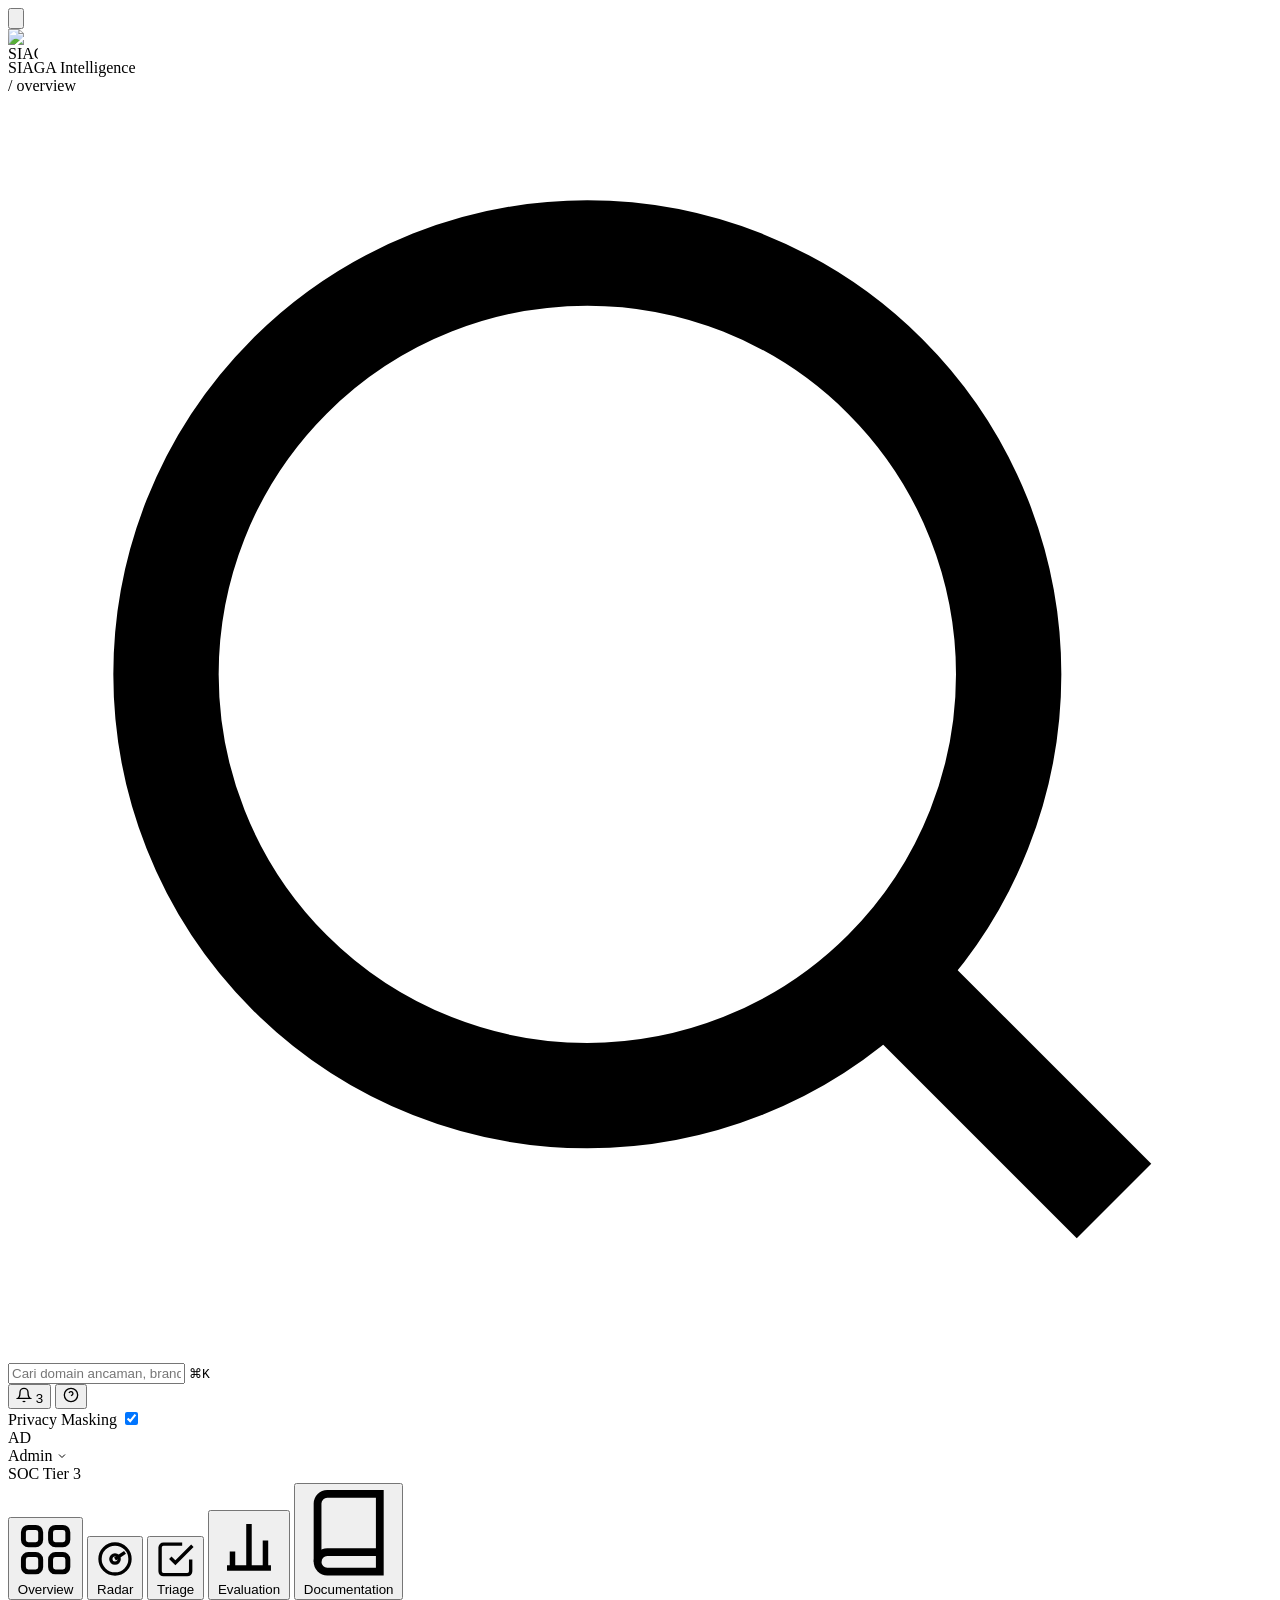
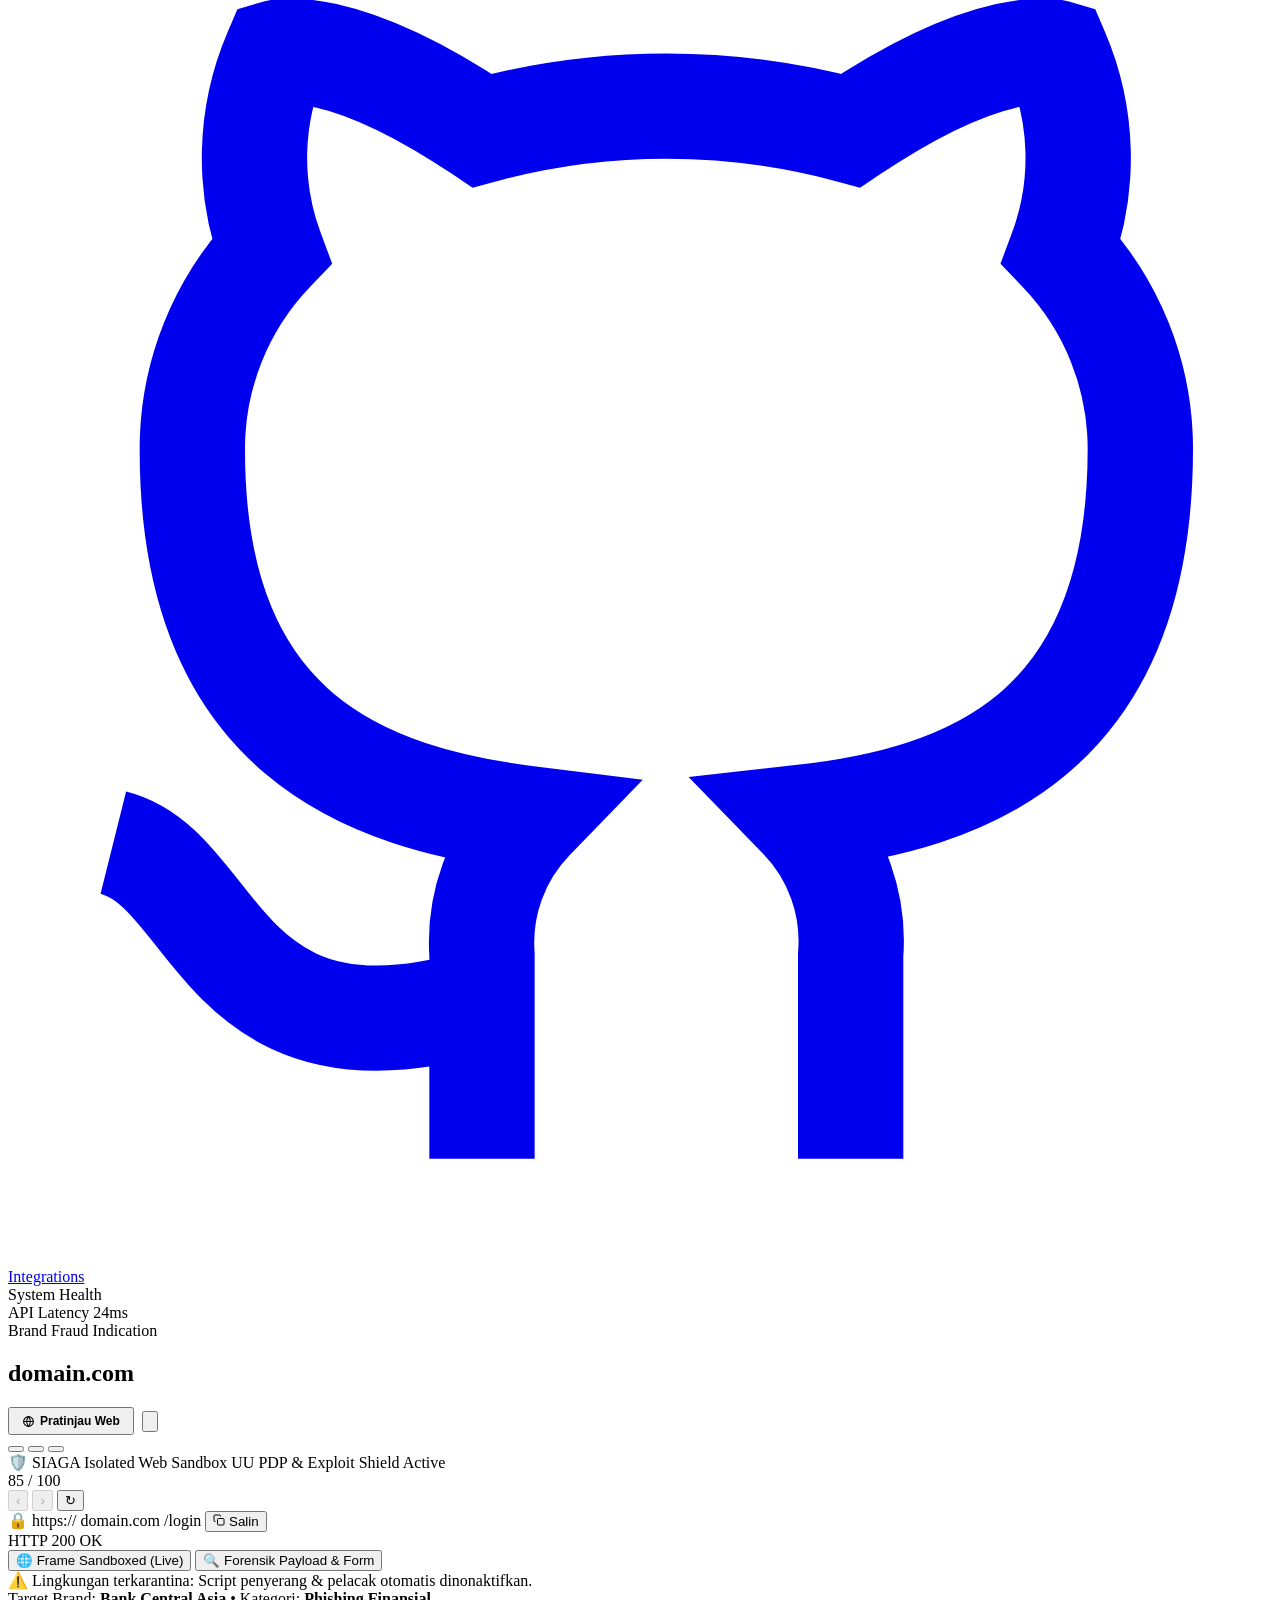
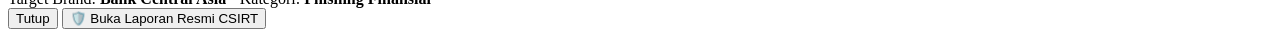
==== commit a86cafd3: "fix(dashboard): remove fabricated live-feed simulation, add real evaluation charts Audit for hardcod" ====
--- a/dashboard/static/index.html
+++ b/dashboard/static/index.html
@@ -3,86 +3,325 @@
 <head>
   <meta charset="utf-8">
   <meta name="viewport" content="width=device-width, initial-scale=1">
-  <title>SIAGA — Threat Intelligence</title>
-  <link rel="stylesheet" href="/static/style.css">
+  <title>SIAGA — Threat Intelligence Platform</title>
+  <link rel="icon" type="image/png" href="/static/siaga_logo.png?v=2.5">
+  <link rel="stylesheet" href="/static/style.css?v=2.5">
 </head>
 <body>
-  <div class="app-shell">
-    <!-- ================= SIDEBAR ================= -->
+  <div class="app-shell" id="app-shell">
+    <!-- ================= TOPBAR (iOS Liquid Frosted Glass) ================= -->
+    <header class="topbar">
+      <div class="topbar-left">
+        <button class="sidebar-toggle-btn" id="sidebar-toggle-btn" title="Lipat / Bentangkan Sidebar (⌘B)" aria-label="Toggle Sidebar">
+          <svg viewBox="0 0 24 24" fill="none" stroke="currentColor" stroke-width="2" stroke-linecap="round" stroke-linejoin="round">
+            <rect x="3" y="3" width="18" height="18" rx="4"/>
+            <path d="M9 3v18"/>
+          </svg>
+        </button>
+
+        <div class="topbar-brand">
+          <div class="brand-shield-icon">
+            <img src="/static/siaga_logo.png" alt="SIAGA Logo" class="brand-logo-img" width="30" height="30" style="width:30px; height:30px; max-width:30px; max-height:30px; object-fit:contain; display:block;">
+          </div>
+          <div class="brand-title-group">
+            <span class="brand-name">SIAGA</span>
+            <span class="brand-badge-ios">Intelligence</span>
+          </div>
+          <span class="topbar-view-slash">/</span>
+          <span class="topbar-view-badge" id="topbar-view-badge">overview</span>
+        </div>
+      </div>
+
+      <div class="topbar-center">
+        <div class="topbar-search" id="topbar-search-container">
+          <svg class="search-svg" viewBox="0 0 24 24" fill="none" stroke="currentColor" stroke-width="2">
+            <circle cx="11" cy="11" r="8"/>
+            <path d="M21 21l-4.35-4.35"/>
+          </svg>
+          <input type="text" id="global-search-input" placeholder="Cari domain ancaman, brand, atau kategori... (⌘K)" autocomplete="off" spellcheck="false">
+          <kbd class="ios-kbd">⌘K</kbd>
+          <div class="spotlight-dropdown" id="spotlight-dropdown"></div>
+        </div>
+      </div>
+
+      <div class="topbar-right">
+        <button class="topbar-icon-btn" id="topbar-notif-btn" title="Notifikasi Ancaman (3)" aria-label="Notifikasi">
+          <svg viewBox="0 0 24 24" fill="none" stroke="currentColor" stroke-width="2" style="width:16px; height:16px;">
+            <path d="M18 8A6 6 0 0 0 6 8c0 7-3 9-3 9h18s-3-2-3-9"/>
+            <path d="M13.73 21a2 2 0 0 1-3.46 0"/>
+          </svg>
+          <span class="topbar-badge">3</span>
+        </button>
+
+        <button class="topbar-icon-btn" id="topbar-help-btn" title="Bantuan & Panduan" aria-label="Bantuan">
+          <svg viewBox="0 0 24 24" fill="none" stroke="currentColor" stroke-width="2" style="width:16px; height:16px;">
+            <circle cx="12" cy="12" r="10"/>
+            <path d="M9.09 9a3 3 0 0 1 5.83 1c0 2-3 3-3 3"/>
+            <line x1="12" y1="17" x2="12.01" y2="17"/>
+          </svg>
+        </button>
+
+        <div class="ios-toggle-group" title="Toggle privacy masking for sensitive brand & domain names">
+          <span class="toggle-text">Privacy Masking</span>
+          <label class="ios-switch">
+            <input type="checkbox" id="global-mask-checkbox" checked>
+            <span class="ios-switch-slider"></span>
+          </label>
+        </div>
+
+        <div class="identity-block">
+          <span class="avatar">AD</span>
+          <div class="identity-text">
+            <div class="identity-name" style="display:flex; align-items:center; gap:4px;">
+              Admin
+              <svg viewBox="0 0 24 24" fill="none" stroke="currentColor" stroke-width="2" style="width:12px; height:12px; color:var(--text-tertiary);"><polyline points="6 9 12 15 18 9"/></svg>
+            </div>
+            <div class="identity-role">SOC Tier 3</div>
+          </div>
+        </div>
+      </div>
+    </header>
+
+    <!-- ================= SIDEBAR (iPadOS Frosted Glass & Icon Tiles) ================= -->
     <aside class="sidebar">
-      <div class="sidebar-brand">
-        <span class="mark">S</span>
-        <span class="name">SIAGA</span>
-      </div>
-
-      <nav class="nav-group">
-        <button class="nav-item active" data-view="overview">
-          <svg viewBox="0 0 24 24" fill="none" stroke="currentColor" stroke-width="2"><rect x="3" y="3" width="7" height="7" rx="1"/><rect x="14" y="3" width="7" height="7" rx="1"/><rect x="3" y="14" width="7" height="7" rx="1"/><rect x="14" y="14" width="7" height="7" rx="1"/></svg>
-          Overview
-        </button>
-        <button class="nav-item" data-view="radar">
-          <svg viewBox="0 0 24 24" fill="none" stroke="currentColor" stroke-width="2"><circle cx="12" cy="12" r="9"/><path d="M12 12l5-3"/></svg>
-          Radar
-        </button>
-        <button class="nav-item" data-view="triage">
-          <svg viewBox="0 0 24 24" fill="none" stroke="currentColor" stroke-width="2"><path d="M9 11l3 3L22 4"/><path d="M21 12v7a2 2 0 0 1-2 2H5a2 2 0 0 1-2-2V5a2 2 0 0 1 2-2h11"/></svg>
-          Triage
-        </button>
-        <button class="nav-item" data-view="intelligence">
-          <svg viewBox="0 0 24 24" fill="none" stroke="currentColor" stroke-width="2"><path d="M3 3v18h18"/><path d="M18 17V9M13 17V5M8 17v-3"/></svg>
-          Intelligence
+      <nav class="nav-list">
+        <button class="nav-item active" data-view="overview" data-tooltip="Overview">
+          <span class="nav-icon-tile tile-blue">
+            <svg viewBox="0 0 24 24" fill="none" stroke="currentColor" stroke-width="2">
+              <rect x="3" y="3" width="7" height="7" rx="2"/>
+              <rect x="14" y="3" width="7" height="7" rx="2"/>
+              <rect x="3" y="14" width="7" height="7" rx="2"/>
+              <rect x="14" y="14" width="7" height="7" rx="2"/>
+            </svg>
+          </span>
+          <span class="nav-label">Overview</span>
+        </button>
+
+        <button class="nav-item" data-view="radar" data-tooltip="Threat Radar">
+          <span class="nav-icon-tile tile-sky">
+            <svg viewBox="0 0 24 24" fill="none" stroke="currentColor" stroke-width="2">
+              <circle cx="12" cy="12" r="9"/>
+              <path d="M12 12l6-4"/>
+              <circle cx="12" cy="12" r="2.5"/>
+            </svg>
+          </span>
+          <span class="nav-label">Radar</span>
+        </button>
+
+        <button class="nav-item" data-view="triage" data-tooltip="Triage Sandbox">
+          <span class="nav-icon-tile tile-orange">
+            <svg viewBox="0 0 24 24" fill="none" stroke="currentColor" stroke-width="2">
+              <path d="M9 11l3 3L22 4"/>
+              <path d="M21 12v7a2 2 0 0 1-2 2H5a2 2 0 0 1-2-2V5a2 2 0 0 1 2-2h11"/>
+            </svg>
+          </span>
+          <span class="nav-label">Triage</span>
+        </button>
+
+        <button class="nav-item" data-view="evaluation" data-tooltip="Evaluation">
+          <span class="nav-icon-tile tile-rose">
+            <svg viewBox="0 0 24 24" fill="none" stroke="currentColor" stroke-width="2">
+              <path d="M18 20V10M12 20V4M6 20v-6"/>
+              <path d="M4 20h16"/>
+            </svg>
+          </span>
+          <span class="nav-label">Evaluation</span>
+        </button>
+
+        <button class="nav-item" data-view="docs" data-tooltip="Documentation">
+          <span class="nav-icon-tile tile-teal">
+            <svg viewBox="0 0 24 24" fill="none" stroke="currentColor" stroke-width="2"><path d="M4 19.5A2.5 2.5 0 0 1 6.5 17H20"/><path d="M6.5 2H20v20H6.5A2.5 2.5 0 0 1 4 19.5v-15A2.5 2.5 0 0 1 6.5 2z"/></svg>
+          </span>
+          <span class="nav-label">Documentation</span>
         </button>
       </nav>
 
-      <div class="nav-group">
-        <div class="nav-label">Governance</div>
-        <button class="nav-item" data-view="architecture">
-          <svg viewBox="0 0 24 24" fill="none" stroke="currentColor" stroke-width="2"><rect x="4" y="4" width="6" height="6" rx="1"/><rect x="14" y="4" width="6" height="6" rx="1"/><rect x="4" y="14" width="6" height="6" rx="1"/><rect x="14" y="14" width="6" height="6" rx="1"/><path d="M10 7h4M7 10v4M17 10v4M10 17h4"/></svg>
-          Architecture
-        </button>
-        <button class="nav-item" data-view="compliance">
-          <svg viewBox="0 0 24 24" fill="none" stroke="currentColor" stroke-width="2"><path d="M12 2l8 4v6c0 5-3.5 8.5-8 10-4.5-1.5-8-5-8-10V6l8-4z"/></svg>
-          Compliance
-        </button>
-        <button class="nav-item" data-view="evaluation">
-          <svg viewBox="0 0 24 24" fill="none" stroke="currentColor" stroke-width="2"><path d="M9 11l3 3L22 4"/><path d="M12 3H5a2 2 0 0 0-2 2v14a2 2 0 0 0 2 2h14a2 2 0 0 0 2-2v-6"/></svg>
-          Evaluation
-        </button>
-      </div>
-
       <div class="sidebar-spacer"></div>
 
       <div class="sidebar-bottom">
-        <a class="nav-item" href="https://github.com/mocharil/siaga" target="_blank" rel="noopener">
-          <svg viewBox="0 0 24 24" fill="none" stroke="currentColor" stroke-width="2"><path d="M9 19c-5 1.5-5-2.5-7-3m14 6v-3.87a3.37 3.37 0 0 0-.94-2.61c3.14-.35 6.44-1.54 6.44-7A5.44 5.44 0 0 0 20 4.77 5.07 5.07 0 0 0 19.91 1S18.73.65 16 2.48a13.38 13.38 0 0 0-7 0C6.27.65 5.09 1 5.09 1A5.07 5.07 0 0 0 5 4.77a5.44 5.44 0 0 0-1.5 3.78c0 5.42 3.3 6.61 6.44 7A3.37 3.37 0 0 0 9 18.13V22"/></svg>
-          Integrations
+        <a class="nav-item sub-nav" href="https://github.com/mocharil/siaga" target="_blank" rel="noopener" data-tooltip="Integrations">
+          <span class="nav-icon-tile tile-slate">
+            <svg viewBox="0 0 24 24" fill="none" stroke="currentColor" stroke-width="2"><path d="M9 19c-5 1.5-5-2.5-7-3m14 6v-3.87a3.37 3.37 0 0 0-.94-2.61c3.14-.35 6.44-1.54 6.44-7A5.44 5.44 0 0 0 20 4.77 5.07 5.07 0 0 0 19.91 1S18.73.65 16 2.48a13.38 13.38 0 0 0-7 0C6.27.65 5.09 1 5.09 1A5.07 5.07 0 0 0 5 4.77a5.44 5.44 0 0 0-1.5 3.78c0 5.42 3.3 6.61 6.44 7A3.37 3.37 0 0 0 9 18.13V22"/></svg>
+          </span>
+          <span class="nav-label">Integrations</span>
         </a>
-        <a class="nav-item" href="https://docs.openclaw.ai" target="_blank" rel="noopener">
-          <svg viewBox="0 0 24 24" fill="none" stroke="currentColor" stroke-width="2"><path d="M4 19.5A2.5 2.5 0 0 1 6.5 17H20"/><path d="M6.5 2H20v20H6.5A2.5 2.5 0 0 1 4 19.5v-15A2.5 2.5 0 0 1 6.5 2z"/></svg>
-          Documentation
-        </a>
+      </div>
+
+      <div class="sidebar-health-card" id="sidebar-health-card">
+        <div class="health-header">
+          <span class="ios-dot-pulse green"></span>
+          <span class="health-title">System Health</span>
+        </div>
+        <div class="value-row">
+          <span class="health-label">API Latency</span>
+          <span class="health-value-badge" id="sidebar-latency">24ms</span>
+        </div>
       </div>
     </aside>
 
     <!-- ================= MAIN ================= -->
-    <div>
-      <header class="topbar">
-        <div class="topbar-search">
-          <svg viewBox="0 0 24 24" fill="none" stroke="currentColor" stroke-width="2"><circle cx="11" cy="11" r="8"/><path d="M21 21l-4.35-4.35"/></svg>
-          <span>Cari domain, brand...</span>
-          <kbd>⌘K</kbd>
-        </div>
-        <div class="topbar-right">
-          <span class="env-tag"><span class="dot ok"></span>Production</span>
-          <span class="env-tag" id="topbar-health"><span class="dot ok"></span>Healthy</span>
-          <span class="avatar">SG</span>
-        </div>
-      </header>
-
+    <div class="content-main">
       <main id="view-root"></main>
     </div>
   </div>
 
-  <script src="/static/app.js"></script>
+  <!-- ================= INSPECTION MODAL DRAWER (iOS Modal Sheet) ================= -->
+  <div class="inspect-overlay hidden" id="inspect-overlay">
+    <div class="inspect-drawer" id="inspect-drawer">
+      <!-- iOS Sheet Grabber Handle -->
+      <div class="ios-sheet-grabber-wrap">
+        <div class="ios-sheet-grabber"></div>
+      </div>
+
+      <div class="drawer-header">
+        <div class="drawer-title-col">
+          <div class="drawer-badge-row">
+            <span class="chip" id="drawer-brand">Brand</span>
+            <span class="badge" id="drawer-risk-badge">Fraud Indication</span>
+          </div>
+          <h2 class="drawer-domain" id="drawer-domain">domain.com</h2>
+        </div>
+        <div style="display:flex; align-items:center; gap:8px;">
+          <button class="btn btn-secondary" id="drawer-preview-web-btn" title="Buka Pratinjau Web Terisolasi" style="padding:5px 12px; font-size:12px; font-weight:600; display:flex; align-items:center; gap:5px;">
+            <svg viewBox="0 0 24 24" fill="none" stroke="currentColor" stroke-width="2" style="width:13px; height:13px;"><circle cx="12" cy="12" r="9"/><path d="M3 12h18M12 3a14 14 0 0 1 0 18a14 14 0 0 1 0-18z"/></svg>
+            <span>Pratinjau Web</span>
+          </button>
+          <button class="ios-circle-close-btn" id="drawer-close-btn" aria-label="Tutup detail">
+            <svg viewBox="0 0 24 24" fill="none" stroke="currentColor" stroke-width="2.5"><path d="M18 6L6 18M6 6l12 12"/></svg>
+          </button>
+        </div>
+      </div>
+
+      <div class="drawer-body" id="drawer-body">
+        <!-- Injected dynamically by app.js -->
+      </div>
+    </div>
+  </div>
+
+  <!-- macOS-Style Isolated Web Sandbox Preview Modal -->
+  <div class="sandbox-overlay hidden" id="sandbox-modal-overlay">
+    <div class="sandbox-modal" role="dialog" aria-labelledby="sandbox-title" aria-modal="true">
+      <!-- Window Chrome Bar -->
+      <div class="sandbox-window-header">
+        <div class="traffic-lights">
+          <button class="traffic-light red" id="sandbox-close-btn" title="Tutup Pratinjau"></button>
+          <button class="traffic-light yellow" title="Minimalkan"></button>
+          <button class="traffic-light green" title="Layar Penuh"></button>
+        </div>
+        <div class="sandbox-title-badge">
+          <span class="sandbox-shield-icon">🛡️</span>
+          <span class="sandbox-title-text" id="sandbox-title">SIAGA Isolated Web Sandbox</span>
+          <span class="sandbox-shield-tag">UU PDP & Exploit Shield Active</span>
+        </div>
+        <div class="sandbox-header-actions">
+          <span class="sandbox-risk-chip" id="sandbox-risk-badge">85 / 100</span>
+        </div>
+      </div>
+
+      <!-- Browser Navigation & URL Bar -->
+      <div class="sandbox-nav-bar">
+        <div class="sandbox-nav-buttons">
+          <button class="sandbox-nav-btn" title="Kembali" disabled>‹</button>
+          <button class="sandbox-nav-btn" title="Maju" disabled>›</button>
+          <button class="sandbox-nav-btn" id="sandbox-reload-btn" title="Muat Ulang Halaman">↻</button>
+        </div>
+        <div class="sandbox-url-bar">
+          <span class="sandbox-url-lock" id="sandbox-url-lock">🔒</span>
+          <span class="sandbox-url-protocol">https://</span>
+          <span class="sandbox-url-host" id="sandbox-url-host">domain.com</span>
+          <span class="sandbox-url-path" id="sandbox-url-path">/login</span>
+          <button class="sandbox-copy-url-btn" id="sandbox-copy-url-btn" title="Salin URL Ancaman">
+            <svg viewBox="0 0 24 24" fill="none" stroke="currentColor" stroke-width="2" style="width:12px; height:12px;"><rect x="9" y="9" width="13" height="13" rx="2" ry="2"/><path d="M5 15H4a2 2 0 0 1-2-2V4a2 2 0 0 1 2-2h9a2 2 0 0 1 2 2v1"/></svg>
+            <span>Salin</span>
+          </button>
+        </div>
+        <div class="sandbox-status-indicator" id="sandbox-http-status">
+          <span class="status-dot green"></span>
+          <span>HTTP 200 OK</span>
+        </div>
+      </div>
+
+      <!-- Segmented View Modes -->
+      <div class="sandbox-tabs-bar">
+        <div class="sandbox-segmented" id="sandbox-view-segmented">
+          <button class="sandbox-tab-btn active" data-tab="live">
+            🌐 Frame Sandboxed (Live)
+          </button>
+          <button class="sandbox-tab-btn" data-tab="forensics">
+            🔍 Forensik Payload & Form
+          </button>
+        </div>
+        <div class="sandbox-warning-callout">
+          ⚠️ Lingkungan terkarantina: Script penyerang & pelacak otomatis dinonaktifkan.
+        </div>
+      </div>
+
+      <!-- Viewport Stage -->
+      <div class="sandbox-stage" id="sandbox-stage-body">
+        <!-- Rendered dynamically -->
+      </div>
+
+      <!-- Modal Footer Bar -->
+      <div class="sandbox-footer">
+        <div class="sandbox-footer-meta">
+          <span>Target Brand: <strong id="sandbox-footer-brand">Bank Central Asia</strong></span>
+          <span>•</span>
+          <span>Kategori: <strong id="sandbox-footer-category">Phishing Finansial</strong></span>
+        </div>
+        <div class="sandbox-footer-buttons">
+          <button class="btn btn-secondary" id="sandbox-footer-close-btn">Tutup</button>
+          <button class="btn btn-primary" id="sandbox-footer-report-btn">
+            🛡️ Buka Laporan Resmi CSIRT
+          </button>
+        </div>
+      </div>
+    </div>
+  </div>
+
+  <!-- macOS-Style Compliance Certificate & Audit Declaration Modal -->
+  <div class="compliance-cert-modal-overlay hidden" id="compliance-cert-modal-overlay" style="display: none;">
+    <div class="compliance-cert-modal" role="dialog" aria-labelledby="compliance-cert-title" aria-modal="true">
+      <div class="compliance-cert-header">
+        <div style="display:flex; align-items:center; gap:12px;">
+          <div class="traffic-lights">
+            <button class="traffic-light red" id="compliance-cert-close-btn" title="Tutup Dokumen"></button>
+            <button class="traffic-light yellow" title="Minimalkan"></button>
+            <button class="traffic-light green" title="Layar Penuh"></button>
+          </div>
+          <div class="compliance-cert-title" id="compliance-cert-title">
+            <span>📜</span>
+            <span>Surat Pernyataan & Deklarasi Kepatuhan UU PDP (No. 27/2022)</span>
+          </div>
+        </div>
+        <div style="display:flex; align-items:center; gap:8px;">
+          <span class="badge badge-success">● RESMI VERIFIED</span>
+          <button class="ios-circle-close-btn" id="compliance-cert-x-close-btn" aria-label="Tutup dokumen" title="Tutup (Esc)">
+            <svg viewBox="0 0 24 24" fill="none" stroke="currentColor" stroke-width="2.5" style="width:14px;height:14px;"><path d="M18 6L6 18M6 6l12 12"/></svg>
+          </button>
+        </div>
+      </div>
+
+      <div class="compliance-cert-body">
+        <pre class="compliance-cert-pre" id="compliance-cert-pre"></pre>
+      </div>
+
+      <div class="compliance-cert-footer">
+        <span class="text-tertiary" style="font-size:12px;">Format Standar Audit Privasi BSSN & RFC 2350</span>
+        <div style="display:flex; align-items:center; gap:8px;">
+          <button class="btn btn-secondary" id="compliance-cert-footer-close-btn">
+            ✕ Tutup
+          </button>
+          <button class="btn btn-secondary" id="compliance-cert-copy-btn">
+            📋 Salin Naskah
+          </button>
+          <button class="btn btn-primary" id="compliance-cert-download-btn">
+            📥 Unduh File (.txt)
+          </button>
+        </div>
+      </div>
+    </div>
+  </div>
+
+  <script src="/static/app.js?v=3.0"></script>
 </body>
 </html>
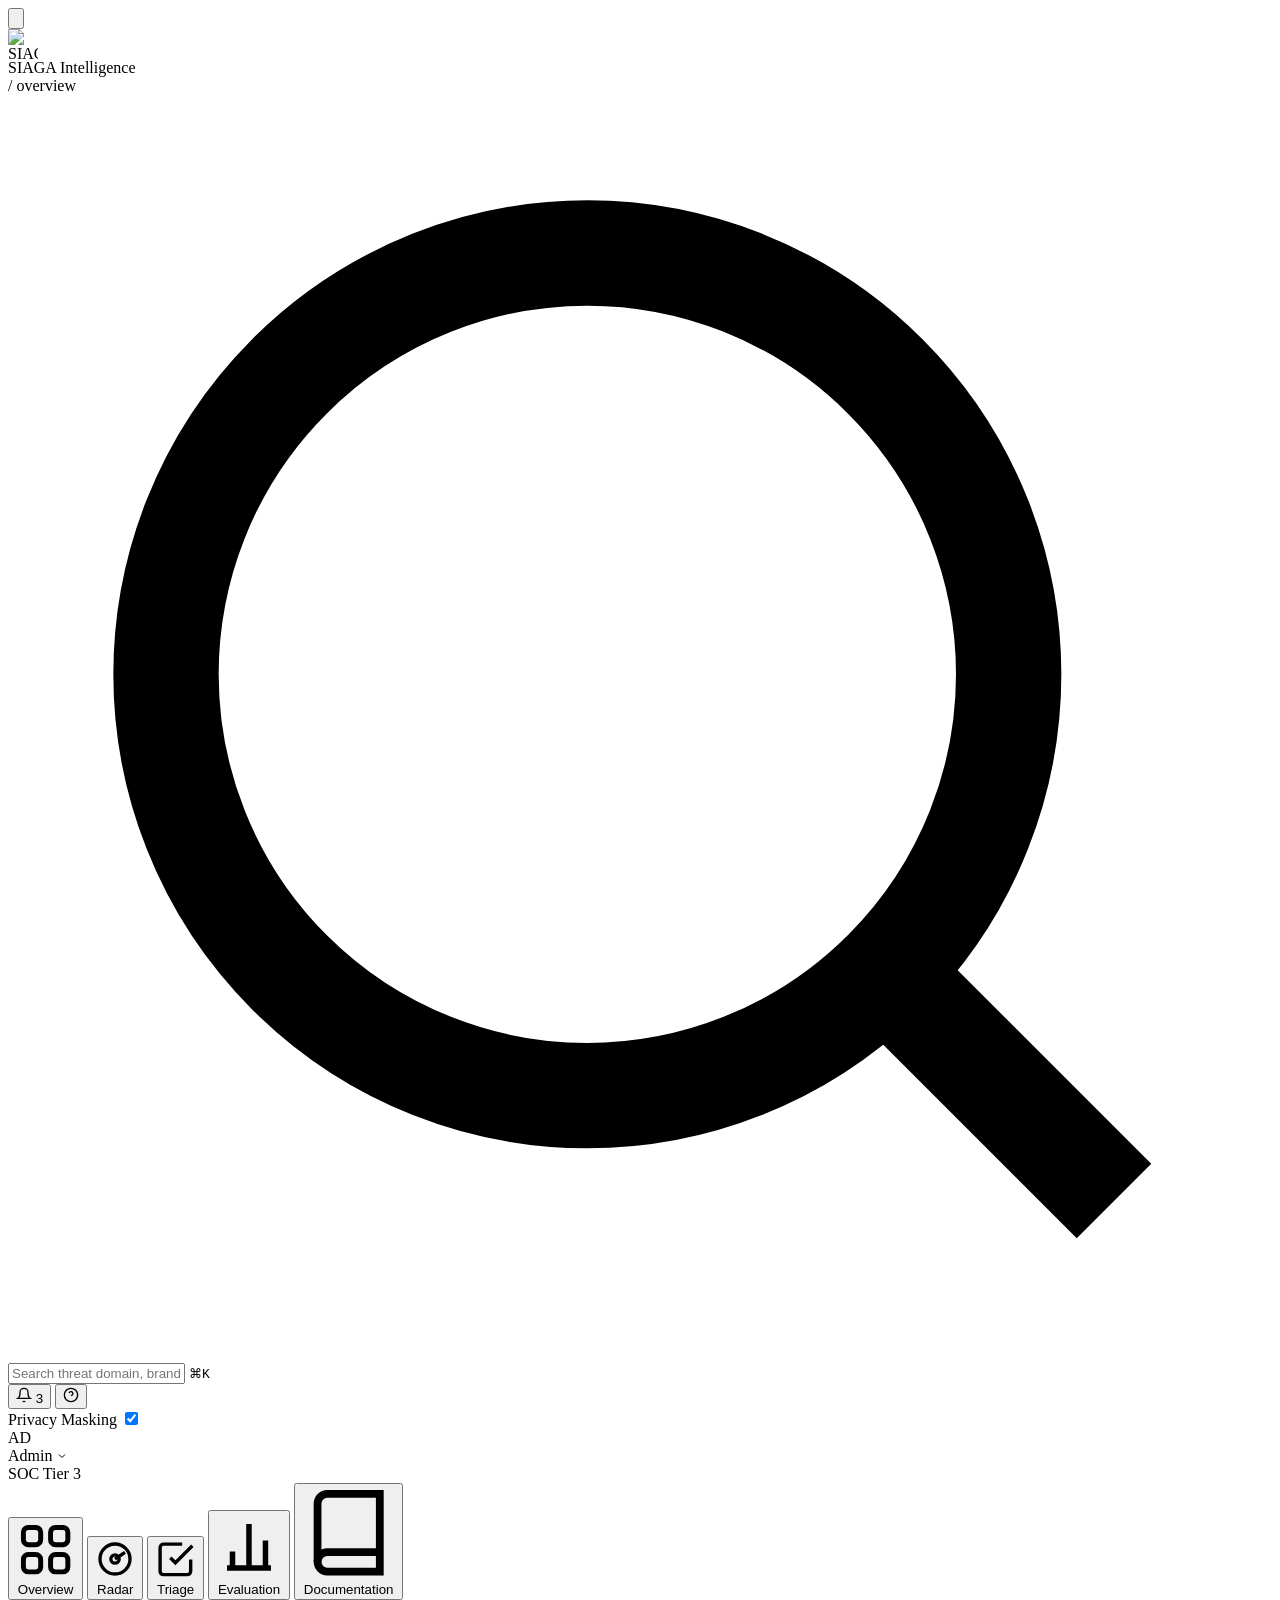
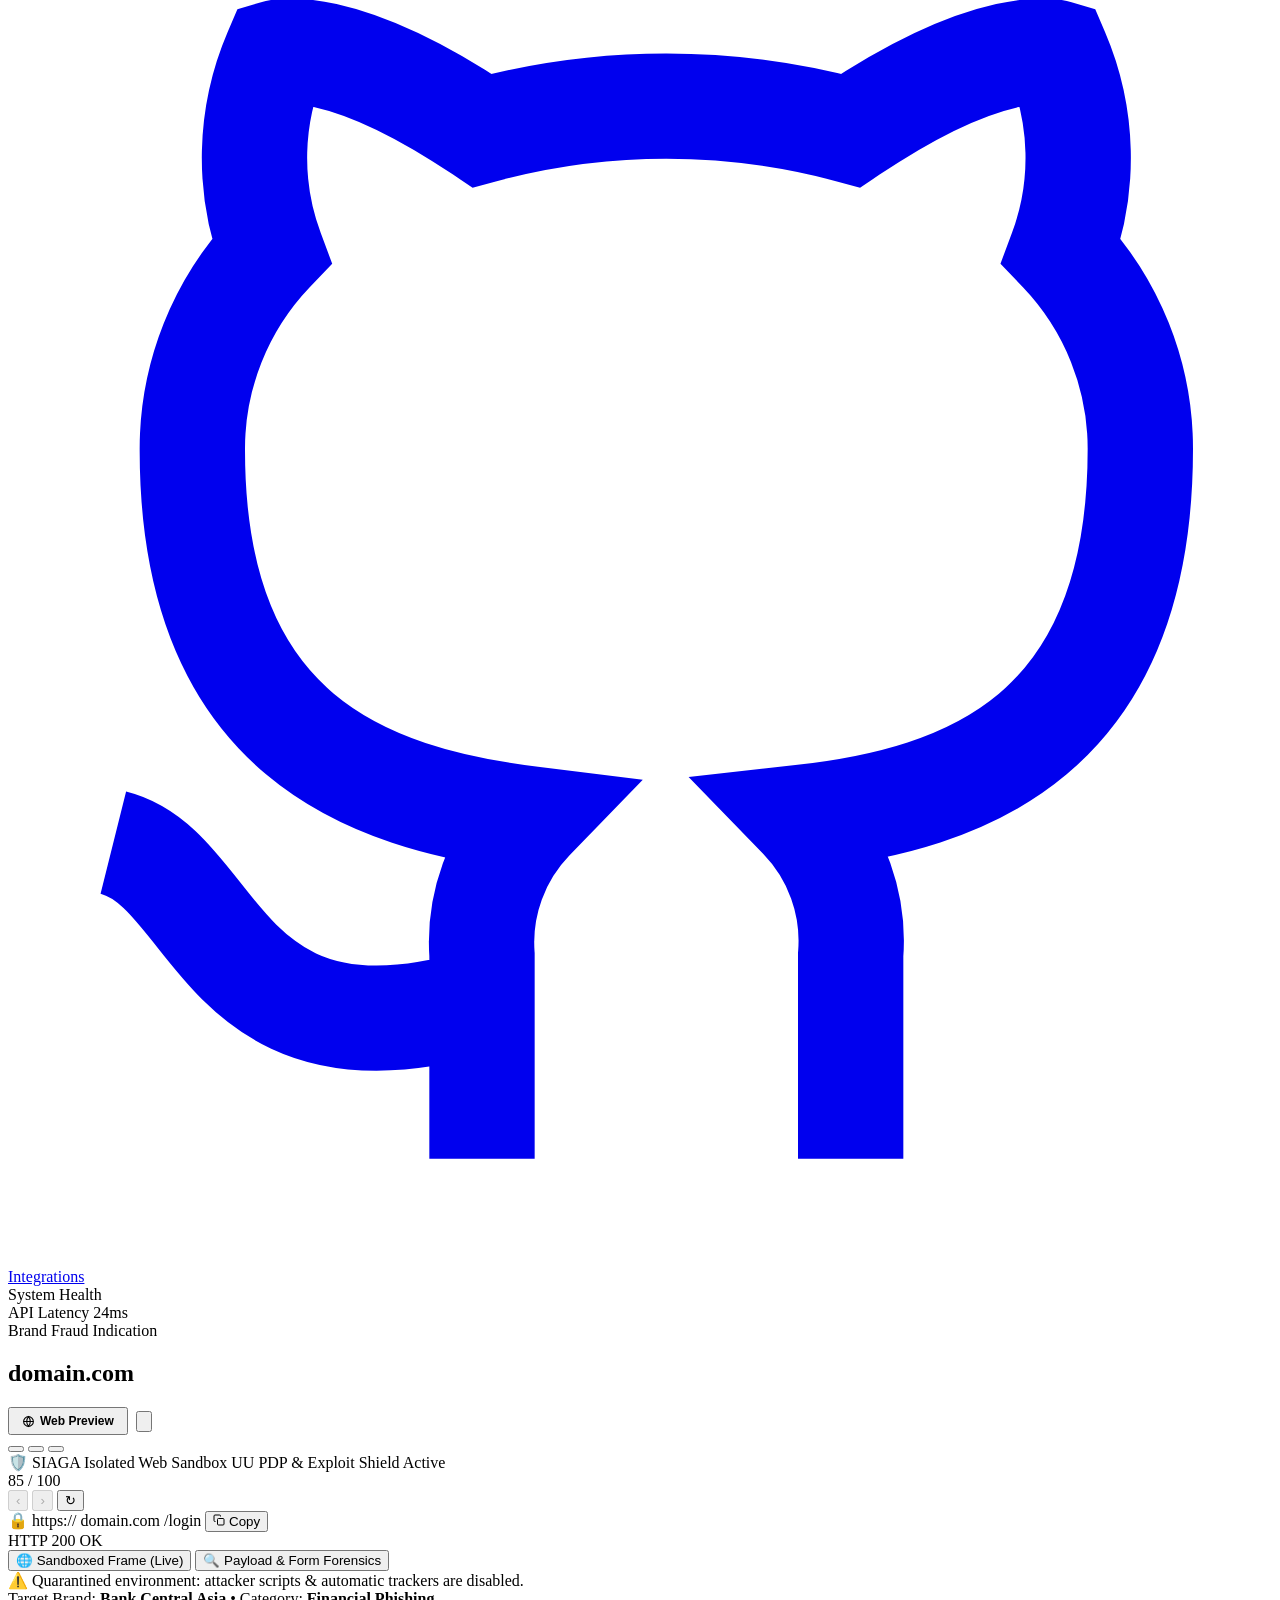
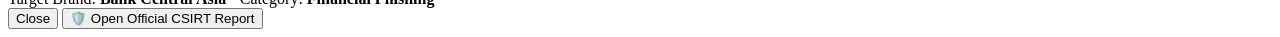
==== commit 2cd67286: "feat(demo): translate dashboard, scoring, and report output to English Full English localization of " ====
--- a/dashboard/static/index.html
+++ b/dashboard/static/index.html
@@ -1,10 +1,11 @@
 <!doctype html>
-<html lang="id">
+<html lang="en">
 <head>
   <meta charset="utf-8">
   <meta name="viewport" content="width=device-width, initial-scale=1">
   <title>SIAGA — Threat Intelligence Platform</title>
   <link rel="icon" type="image/png" href="/static/siaga_logo.png?v=2.5">
+  <link rel="stylesheet" href="https://cdnjs.cloudflare.com/ajax/libs/leaflet/1.9.4/leaflet.min.css" integrity="sha512-h9FcoyWjHcOcmEVkxOfTLnmZFWIH0iZhZT1H2TbOq55xssQGEJHEaIm+PgoUaZbRvQTNTluNOEfb1ZRy6D3BOw==" crossorigin="anonymous" referrerpolicy="no-referrer">
   <link rel="stylesheet" href="/static/style.css?v=2.5">
 </head>
 <body>
@@ -12,7 +13,7 @@
     <!-- ================= TOPBAR (iOS Liquid Frosted Glass) ================= -->
     <header class="topbar">
       <div class="topbar-left">
-        <button class="sidebar-toggle-btn" id="sidebar-toggle-btn" title="Lipat / Bentangkan Sidebar (⌘B)" aria-label="Toggle Sidebar">
+        <button class="sidebar-toggle-btn" id="sidebar-toggle-btn" title="Collapse / Expand Sidebar (⌘B)" aria-label="Toggle Sidebar">
           <svg viewBox="0 0 24 24" fill="none" stroke="currentColor" stroke-width="2" stroke-linecap="round" stroke-linejoin="round">
             <rect x="3" y="3" width="18" height="18" rx="4"/>
             <path d="M9 3v18"/>
@@ -38,14 +39,14 @@
             <circle cx="11" cy="11" r="8"/>
             <path d="M21 21l-4.35-4.35"/>
           </svg>
-          <input type="text" id="global-search-input" placeholder="Cari domain ancaman, brand, atau kategori... (⌘K)" autocomplete="off" spellcheck="false">
+          <input type="text" id="global-search-input" placeholder="Search threat domain, brand, or category... (⌘K)" autocomplete="off" spellcheck="false">
           <kbd class="ios-kbd">⌘K</kbd>
           <div class="spotlight-dropdown" id="spotlight-dropdown"></div>
         </div>
       </div>
 
       <div class="topbar-right">
-        <button class="topbar-icon-btn" id="topbar-notif-btn" title="Notifikasi Ancaman (3)" aria-label="Notifikasi">
+        <button class="topbar-icon-btn" id="topbar-notif-btn" title="Threat Notifications (3)" aria-label="Notifications">
           <svg viewBox="0 0 24 24" fill="none" stroke="currentColor" stroke-width="2" style="width:16px; height:16px;">
             <path d="M18 8A6 6 0 0 0 6 8c0 7-3 9-3 9h18s-3-2-3-9"/>
             <path d="M13.73 21a2 2 0 0 1-3.46 0"/>
@@ -53,7 +54,7 @@
           <span class="topbar-badge">3</span>
         </button>
 
-        <button class="topbar-icon-btn" id="topbar-help-btn" title="Bantuan & Panduan" aria-label="Bantuan">
+        <button class="topbar-icon-btn" id="topbar-help-btn" title="Help & Guide" aria-label="Help">
           <svg viewBox="0 0 24 24" fill="none" stroke="currentColor" stroke-width="2" style="width:16px; height:16px;">
             <circle cx="12" cy="12" r="10"/>
             <path d="M9.09 9a3 3 0 0 1 5.83 1c0 2-3 3-3 3"/>
@@ -182,11 +183,11 @@
           <h2 class="drawer-domain" id="drawer-domain">domain.com</h2>
         </div>
         <div style="display:flex; align-items:center; gap:8px;">
-          <button class="btn btn-secondary" id="drawer-preview-web-btn" title="Buka Pratinjau Web Terisolasi" style="padding:5px 12px; font-size:12px; font-weight:600; display:flex; align-items:center; gap:5px;">
+          <button class="btn btn-secondary" id="drawer-preview-web-btn" title="Open Isolated Web Preview" style="padding:5px 12px; font-size:12px; font-weight:600; display:flex; align-items:center; gap:5px;">
             <svg viewBox="0 0 24 24" fill="none" stroke="currentColor" stroke-width="2" style="width:13px; height:13px;"><circle cx="12" cy="12" r="9"/><path d="M3 12h18M12 3a14 14 0 0 1 0 18a14 14 0 0 1 0-18z"/></svg>
-            <span>Pratinjau Web</span>
-          </button>
-          <button class="ios-circle-close-btn" id="drawer-close-btn" aria-label="Tutup detail">
+            <span>Web Preview</span>
+          </button>
+          <button class="ios-circle-close-btn" id="drawer-close-btn" aria-label="Close detail">
             <svg viewBox="0 0 24 24" fill="none" stroke="currentColor" stroke-width="2.5"><path d="M18 6L6 18M6 6l12 12"/></svg>
           </button>
         </div>
@@ -204,9 +205,9 @@
       <!-- Window Chrome Bar -->
       <div class="sandbox-window-header">
         <div class="traffic-lights">
-          <button class="traffic-light red" id="sandbox-close-btn" title="Tutup Pratinjau"></button>
-          <button class="traffic-light yellow" title="Minimalkan"></button>
-          <button class="traffic-light green" title="Layar Penuh"></button>
+          <button class="traffic-light red" id="sandbox-close-btn" title="Close Preview"></button>
+          <button class="traffic-light yellow" title="Minimize"></button>
+          <button class="traffic-light green" title="Full Screen"></button>
         </div>
         <div class="sandbox-title-badge">
           <span class="sandbox-shield-icon">🛡️</span>
@@ -221,18 +222,18 @@
       <!-- Browser Navigation & URL Bar -->
       <div class="sandbox-nav-bar">
         <div class="sandbox-nav-buttons">
-          <button class="sandbox-nav-btn" title="Kembali" disabled>‹</button>
-          <button class="sandbox-nav-btn" title="Maju" disabled>›</button>
-          <button class="sandbox-nav-btn" id="sandbox-reload-btn" title="Muat Ulang Halaman">↻</button>
+          <button class="sandbox-nav-btn" title="Back" disabled>‹</button>
+          <button class="sandbox-nav-btn" title="Forward" disabled>›</button>
+          <button class="sandbox-nav-btn" id="sandbox-reload-btn" title="Reload Page">↻</button>
         </div>
         <div class="sandbox-url-bar">
           <span class="sandbox-url-lock" id="sandbox-url-lock">🔒</span>
           <span class="sandbox-url-protocol">https://</span>
           <span class="sandbox-url-host" id="sandbox-url-host">domain.com</span>
           <span class="sandbox-url-path" id="sandbox-url-path">/login</span>
-          <button class="sandbox-copy-url-btn" id="sandbox-copy-url-btn" title="Salin URL Ancaman">
+          <button class="sandbox-copy-url-btn" id="sandbox-copy-url-btn" title="Copy Threat URL">
             <svg viewBox="0 0 24 24" fill="none" stroke="currentColor" stroke-width="2" style="width:12px; height:12px;"><rect x="9" y="9" width="13" height="13" rx="2" ry="2"/><path d="M5 15H4a2 2 0 0 1-2-2V4a2 2 0 0 1 2-2h9a2 2 0 0 1 2 2v1"/></svg>
-            <span>Salin</span>
+            <span>Copy</span>
           </button>
         </div>
         <div class="sandbox-status-indicator" id="sandbox-http-status">
@@ -245,14 +246,14 @@
       <div class="sandbox-tabs-bar">
         <div class="sandbox-segmented" id="sandbox-view-segmented">
           <button class="sandbox-tab-btn active" data-tab="live">
-            🌐 Frame Sandboxed (Live)
+            🌐 Sandboxed Frame (Live)
           </button>
           <button class="sandbox-tab-btn" data-tab="forensics">
-            🔍 Forensik Payload & Form
+            🔍 Payload & Form Forensics
           </button>
         </div>
         <div class="sandbox-warning-callout">
-          ⚠️ Lingkungan terkarantina: Script penyerang & pelacak otomatis dinonaktifkan.
+          ⚠️ Quarantined environment: attacker scripts & automatic trackers are disabled.
         </div>
       </div>
 
@@ -266,12 +267,12 @@
         <div class="sandbox-footer-meta">
           <span>Target Brand: <strong id="sandbox-footer-brand">Bank Central Asia</strong></span>
           <span>•</span>
-          <span>Kategori: <strong id="sandbox-footer-category">Phishing Finansial</strong></span>
+          <span>Category: <strong id="sandbox-footer-category">Financial Phishing</strong></span>
         </div>
         <div class="sandbox-footer-buttons">
-          <button class="btn btn-secondary" id="sandbox-footer-close-btn">Tutup</button>
+          <button class="btn btn-secondary" id="sandbox-footer-close-btn">Close</button>
           <button class="btn btn-primary" id="sandbox-footer-report-btn">
-            🛡️ Buka Laporan Resmi CSIRT
+            🛡️ Open Official CSIRT Report
           </button>
         </div>
       </div>
@@ -284,18 +285,18 @@
       <div class="compliance-cert-header">
         <div style="display:flex; align-items:center; gap:12px;">
           <div class="traffic-lights">
-            <button class="traffic-light red" id="compliance-cert-close-btn" title="Tutup Dokumen"></button>
-            <button class="traffic-light yellow" title="Minimalkan"></button>
-            <button class="traffic-light green" title="Layar Penuh"></button>
+            <button class="traffic-light red" id="compliance-cert-close-btn" title="Close Document"></button>
+            <button class="traffic-light yellow" title="Minimize"></button>
+            <button class="traffic-light green" title="Full Screen"></button>
           </div>
           <div class="compliance-cert-title" id="compliance-cert-title">
             <span>📜</span>
-            <span>Surat Pernyataan & Deklarasi Kepatuhan UU PDP (No. 27/2022)</span>
+            <span>UU PDP (No. 27/2022) Compliance Statement & Declaration</span>
           </div>
         </div>
         <div style="display:flex; align-items:center; gap:8px;">
-          <span class="badge badge-success">● RESMI VERIFIED</span>
-          <button class="ios-circle-close-btn" id="compliance-cert-x-close-btn" aria-label="Tutup dokumen" title="Tutup (Esc)">
+          <span class="badge badge-success">● OFFICIALLY VERIFIED</span>
+          <button class="ios-circle-close-btn" id="compliance-cert-x-close-btn" aria-label="Close document" title="Close (Esc)">
             <svg viewBox="0 0 24 24" fill="none" stroke="currentColor" stroke-width="2.5" style="width:14px;height:14px;"><path d="M18 6L6 18M6 6l12 12"/></svg>
           </button>
         </div>
@@ -306,22 +307,32 @@
       </div>
 
       <div class="compliance-cert-footer">
-        <span class="text-tertiary" style="font-size:12px;">Format Standar Audit Privasi BSSN & RFC 2350</span>
+        <span class="text-tertiary" style="font-size:12px;">BSSN & RFC 2350 Privacy Audit Standard Format</span>
         <div style="display:flex; align-items:center; gap:8px;">
           <button class="btn btn-secondary" id="compliance-cert-footer-close-btn">
-            ✕ Tutup
+            ✕ Close
           </button>
           <button class="btn btn-secondary" id="compliance-cert-copy-btn">
-            📋 Salin Naskah
+            📋 Copy Text
           </button>
           <button class="btn btn-primary" id="compliance-cert-download-btn">
-            📥 Unduh File (.txt)
-          </button>
-        </div>
-      </div>
-    </div>
+            📥 Download File (.txt)
+          </button>
+        </div>
+      </div>
+    </div>
+  <!-- Floating Live Arrival Toast Pill -->
+  <div class="live-arrival-toast-pill" id="live-arrival-toast">
+    <span class="toast-pulse-dot"></span>
+    <div class="toast-content">
+      <div class="toast-title" id="toast-title">🚨 NEW THREAT INTERCEPTED</div>
+      <div class="toast-sub" id="toast-sub">Brand impersonation: <code id="toast-domain">domain.com</code></div>
+    </div>
+    <button class="toast-view-btn" id="toast-view-btn">Inspect</button>
   </div>
 
-  <script src="/static/app.js?v=3.0"></script>
+  <script src="https://cdnjs.cloudflare.com/ajax/libs/leaflet/1.9.4/leaflet.min.js" integrity="sha512-puJW3E/qXDqYp9IfhAI54BJEaWIfloJ7JWs7OeD5i6ruC9JZL1gERT1wjtwXFlh7CjE7ZJ+/vcRZRkIYIb6p4g==" crossorigin="anonymous" referrerpolicy="no-referrer"></script>
+  <script src="/static/app.js?v=3.5"></script>
 </body>
 </html>
+
